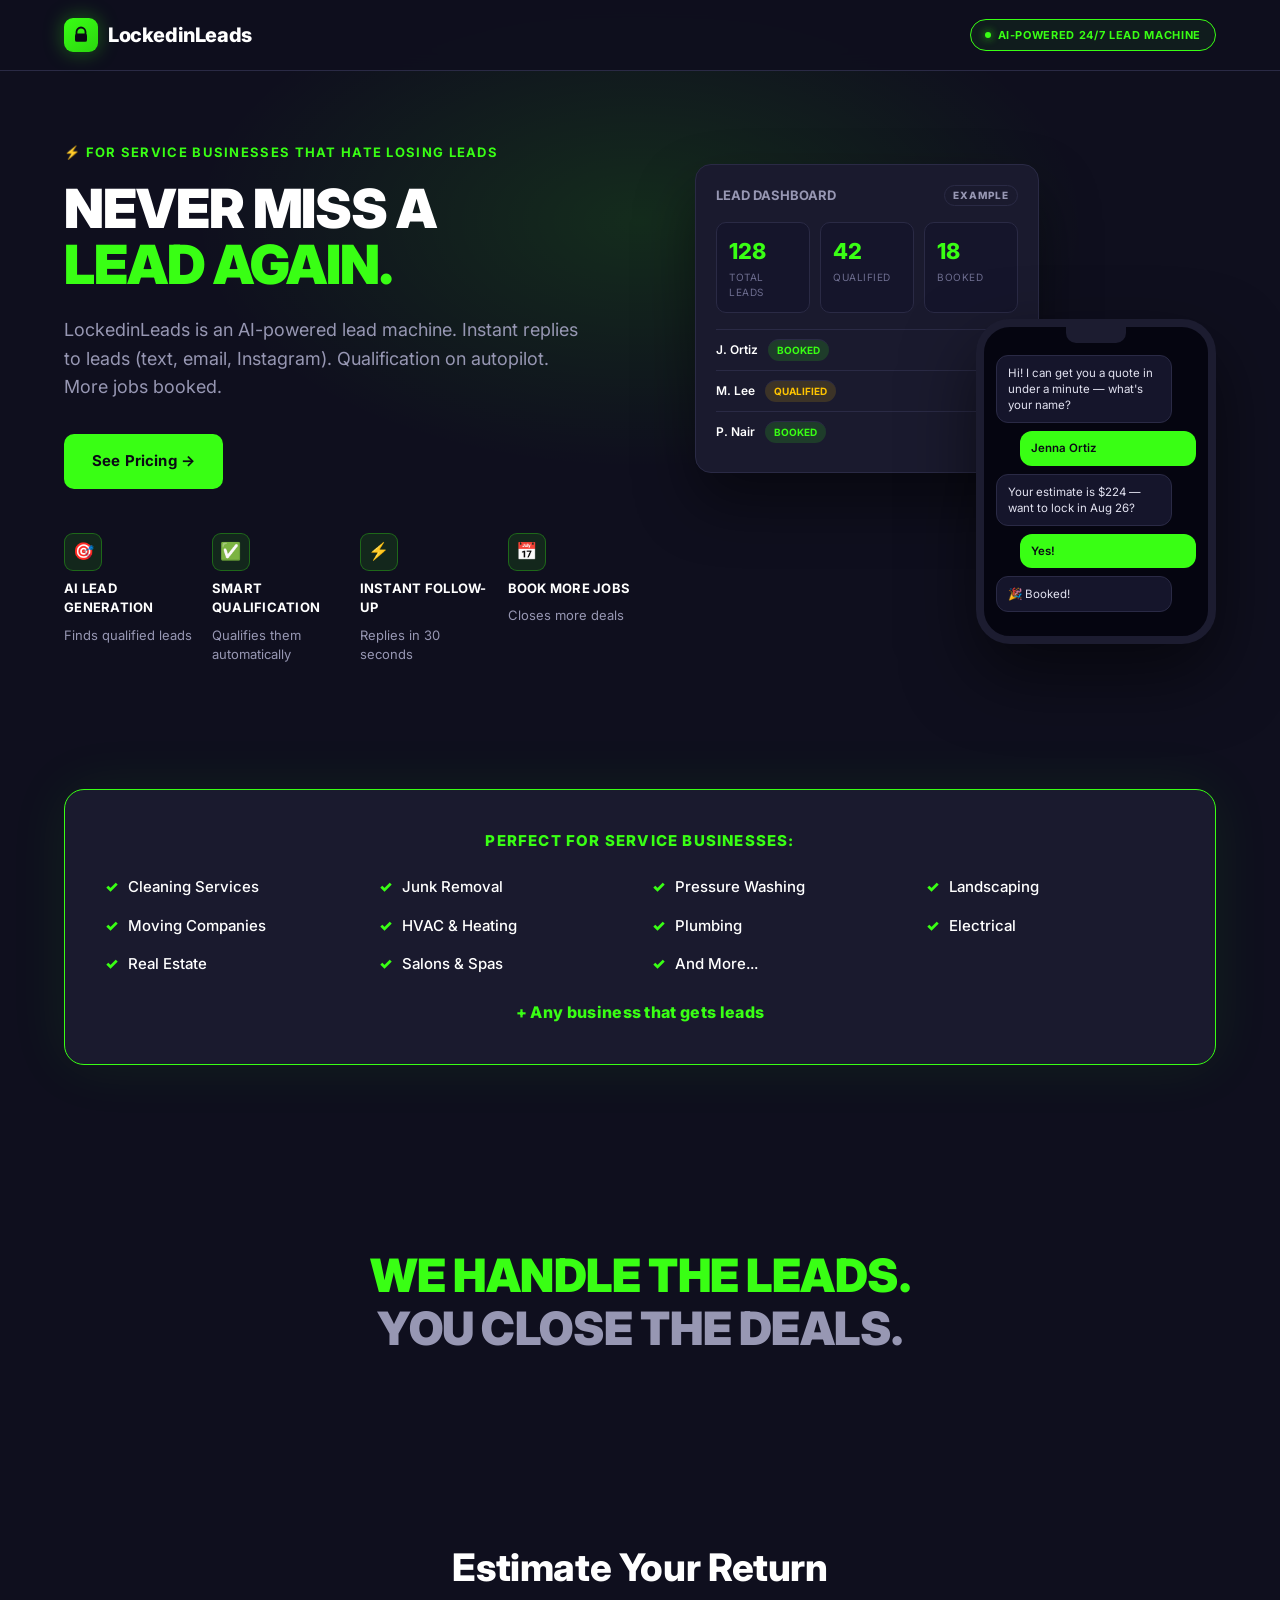
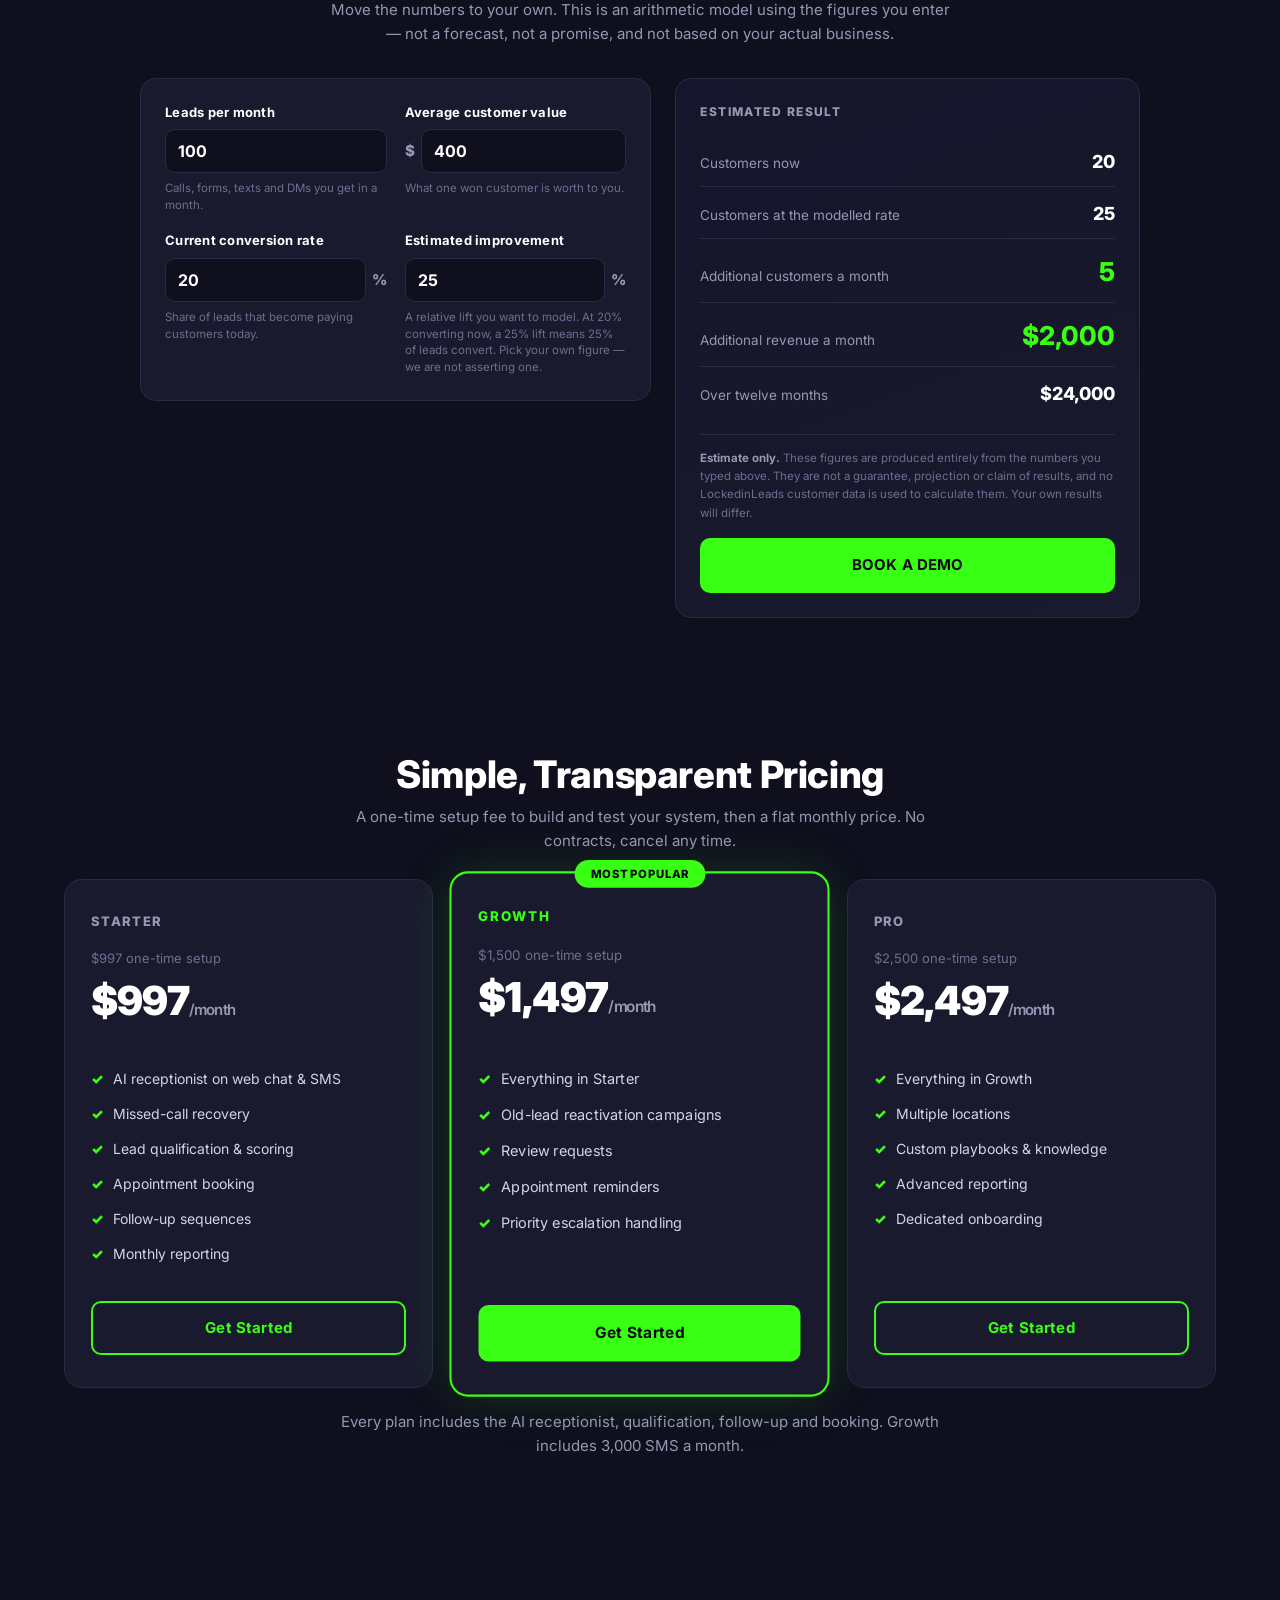
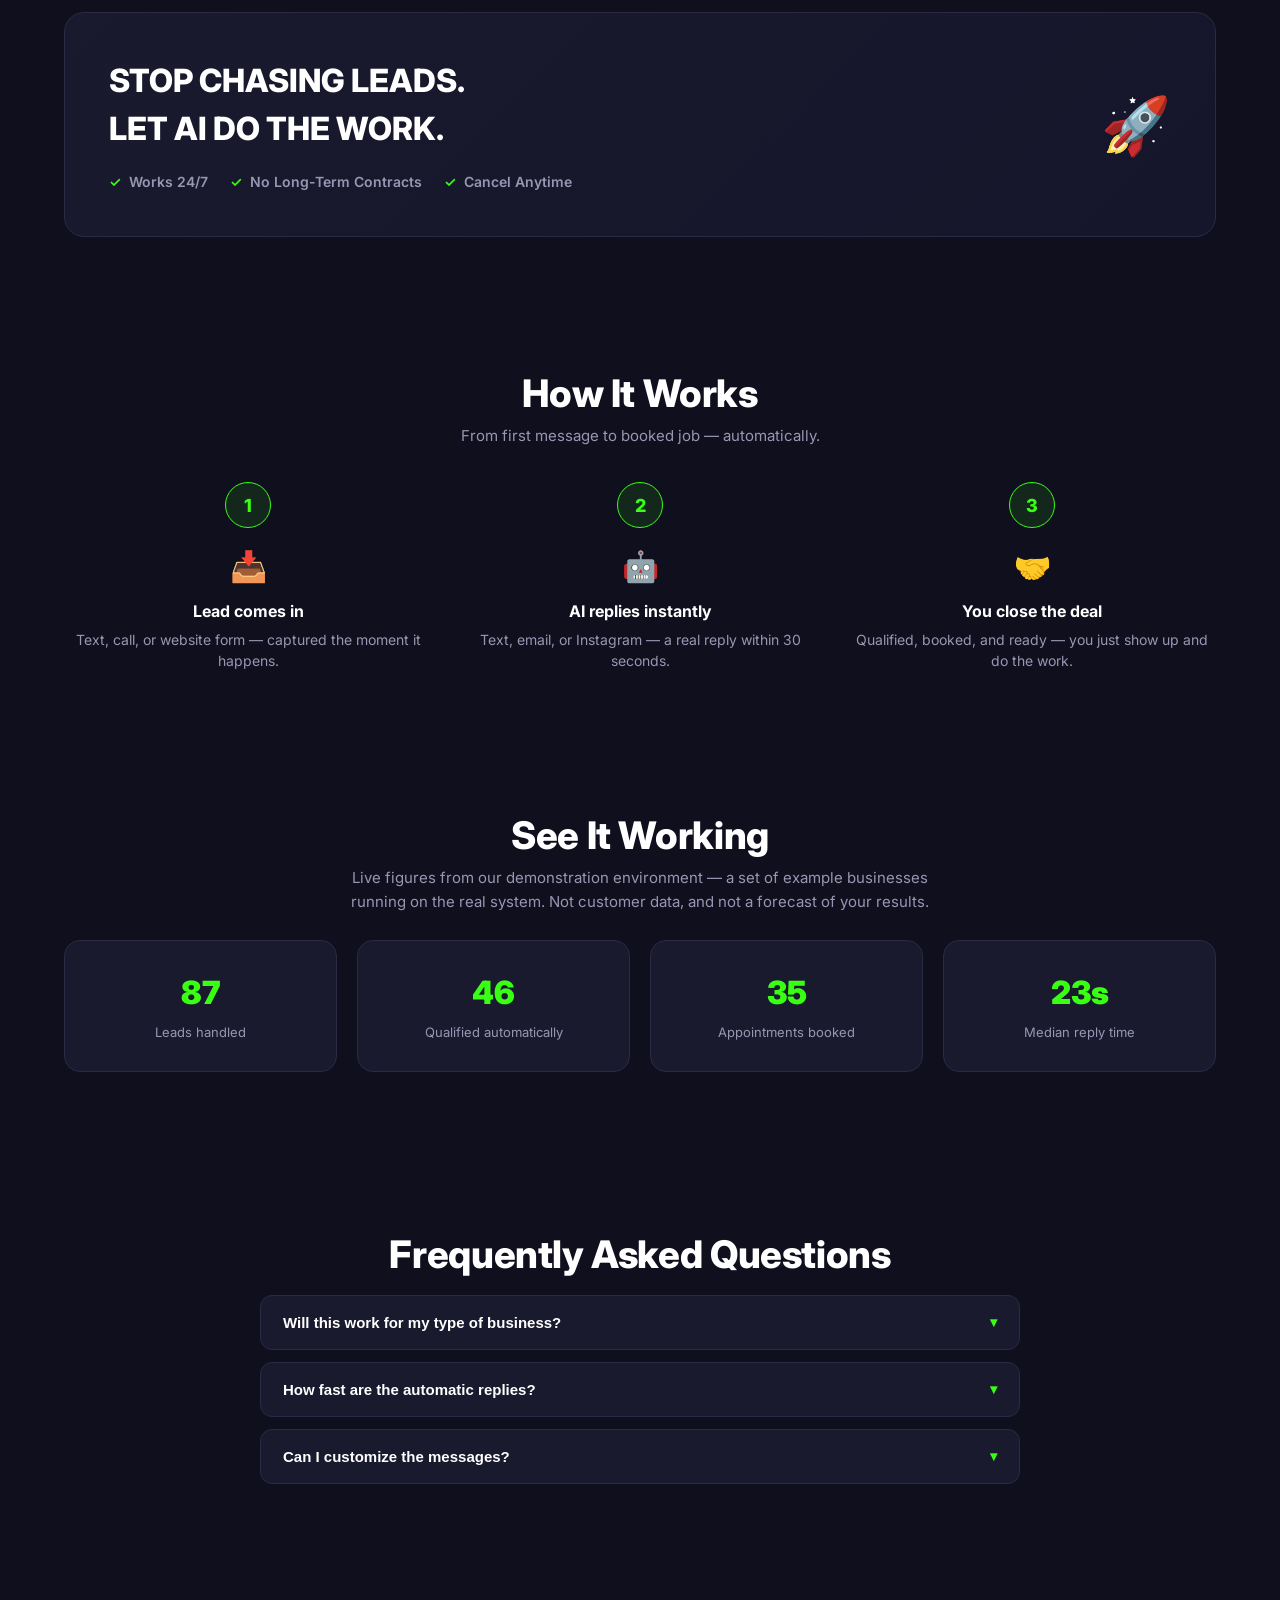
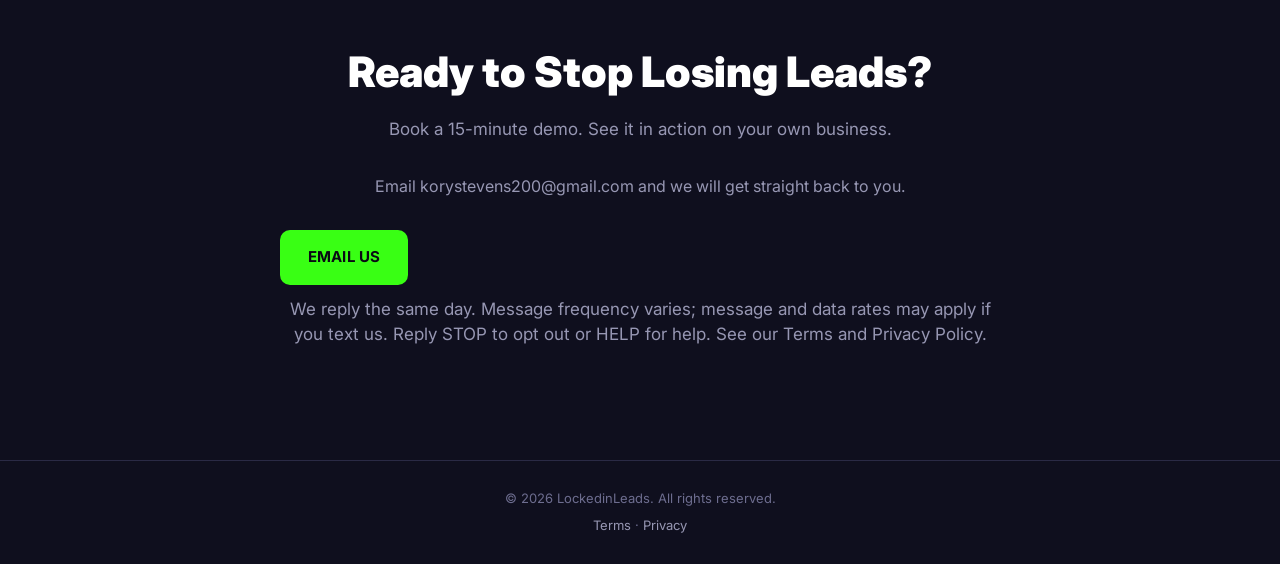
==== index.html @ f3e8c838 "LockedinLeads marketing site Static export: marketing page, messaging terms and privacy policy. Term" ====
<!doctype html>
<html lang="en">
<head><meta charset="utf-8">
<meta name="viewport" content="width=device-width, initial-scale=1">
<title>LockedinLeads — AI-Powered 24/7 Lead Machine</title>
<meta name="description" content="LockedinLeads is an AI-powered lead machine for
 service businesses. Instant replies to leads, automatic qualification, more jobs
 booked.">
<link rel="preconnect" href="https://fonts.googleapis.com">
<link rel="preconnect" href="https://fonts.gstatic.com" crossorigin>
<link href="https://fonts.googleapis.com/css2?family=Inter:wght@400;500;600;700;800;900&display=swap"
      rel="stylesheet">
<link rel="stylesheet" href="static/site.css">
<link rel="icon" href="data:image/svg+xml,<svg xmlns='http://www.w3.org/2000/svg' viewBox='0 0 100 100'><text y='.9em' font-size='88'>🔒</text></svg>"></head>
<body>

<header>
  <div class="nav wrap">
    <div class="logo">
      <div class="lockbox">
        <svg width="18" height="18" viewBox="0 0 24 24" fill="none"><path d="M6 10V8a6 6 0 0 1 12 0v2" stroke="#0a0a14" stroke-width="2.4" stroke-linecap="round"/><rect x="4" y="10" width="16" height="11" rx="2.5" fill="#0a0a14"/></svg>
      </div>
      LockedinLeads
    </div>
    <span class="badge"><span class="dot"></span> AI-POWERED 24/7 LEAD MACHINE</span>
  </div>
</header>

<!-- HERO -->
<section class="hero">
  <div class="wrap hero-grid">
    <div>
      <div class="eyebrow">⚡ FOR SERVICE BUSINESSES THAT HATE LOSING LEADS</div>
      <h1>NEVER MISS A<br /><span class="accent">LEAD AGAIN.</span></h1>
      <p class="sub">LockedinLeads is an AI-powered lead machine. Instant replies to leads (text, email, Instagram). Qualification on autopilot. More jobs booked.</p>
      <div class="hero-ctas">
        <a href="#pricing" class="btn btn-fill">See Pricing →</a>
        
      </div>
      <div class="feature-row">
        <div class="feature-item">
          <div class="feature-icon">🎯</div>
          <div class="ftitle">AI LEAD GENERATION</div>
          <div class="fdesc">Finds qualified leads</div>
        </div>
        <div class="feature-item">
          <div class="feature-icon">✅</div>
          <div class="ftitle">SMART QUALIFICATION</div>
          <div class="fdesc">Qualifies them automatically</div>
        </div>
        <div class="feature-item">
          <div class="feature-icon">⚡</div>
          <div class="ftitle">INSTANT FOLLOW-UP</div>
          <div class="fdesc">Replies in 30 seconds</div>
        </div>
        <div class="feature-item">
          <div class="feature-icon">📅</div>
          <div class="ftitle">BOOK MORE JOBS</div>
          <div class="fdesc">Closes more deals</div>
        </div>
      </div>
    </div>

    <div class="mock-stack">
      <div class="mock-dashboard">
        <div class="mtop">
          <span class="mtitle">LEAD DASHBOARD</span>
          <span class="mock-tag">EXAMPLE</span>
        </div>
        <div class="mock-stats">
          <div class="mstat"><div class="mnum">128</div><div class="mlabel">Total Leads</div></div>
          <div class="mstat"><div class="mnum">42</div><div class="mlabel">Qualified</div></div>
          <div class="mstat"><div class="mnum">18</div><div class="mlabel">Booked</div></div>
        </div>
        <div class="mock-row"><span class="mname">J. Ortiz</span><span class="mock-row mstatus st-booked">BOOKED</span></div>
        <div class="mock-row"><span class="mname">M. Lee</span><span class="mock-row mstatus st-qual">QUALIFIED</span></div>
        <div class="mock-row"><span class="mname">P. Nair</span><span class="mock-row mstatus st-booked">BOOKED</span></div>
      </div>
      <div class="mock-phone">
        <div class="notch"></div>
        <div class="mock-bubble ai">Hi! I can get you a quote in under a minute — what's your name?</div>
        <div class="mock-bubble user">Jenna Ortiz</div>
        <div class="mock-bubble ai">Your estimate is $224 — want to lock in Aug 26?</div>
        <div class="mock-bubble user">Yes!</div>
        <div class="mock-bubble ai">🎉 Booked!</div>
      </div>
    </div>
  </div>
</section>

<!-- INDUSTRIES -->
<section>
  <div class="wrap">
    <div class="industries-box">
      <h3>PERFECT FOR SERVICE BUSINESSES:</h3>
      <div class="ind-grid">
        <div class="ind-item"><span class="check">✓</span> Cleaning Services</div>
        <div class="ind-item"><span class="check">✓</span> Junk Removal</div>
        <div class="ind-item"><span class="check">✓</span> Pressure Washing</div>
        <div class="ind-item"><span class="check">✓</span> Landscaping</div>
        <div class="ind-item"><span class="check">✓</span> Moving Companies</div>
        <div class="ind-item"><span class="check">✓</span> HVAC & Heating</div>
        <div class="ind-item"><span class="check">✓</span> Plumbing</div>
        <div class="ind-item"><span class="check">✓</span> Electrical</div>
        <div class="ind-item"><span class="check">✓</span> Real Estate</div>
        <div class="ind-item"><span class="check">✓</span> Salons & Spas</div>
        <div class="ind-item"><span class="check">✓</span> And More...</div>
        <div class="ind-more">+ Any business that gets leads</div>
      </div>
    </div>
  </div>
</section>

<!-- VALUE PROP -->
<section>
  <div class="wrap">
    <div class="value-banner">
      <h2><span class="l">WE HANDLE THE LEADS.</span><br /><span class="g">YOU CLOSE THE DEALS.</span></h2>
    </div>
  </div>
</section>

<!-- PRICING -->
<!-- ROI CALCULATOR -->
<section id="roi">
  <div class="wrap">
    <h2 class="section-title">Estimate Your Return</h2>
    <p class="section-sub">Move the numbers to your own. This is an arithmetic
      model using the figures you enter — not a forecast, not a promise, and not
      based on your actual business.</p>

    <div class="roi">
      <div class="roi-inputs">
        <label class="roi-field">
          <span class="roi-label">Leads per month</span>
          <input id="roi-leads" type="number" min="0" max="100000" step="1" value="100"
                 inputmode="numeric">
          <span class="roi-hint">Calls, forms, texts and DMs you get in a month.</span>
        </label>

        <label class="roi-field">
          <span class="roi-label">Average customer value</span>
          <div class="roi-money">
            <span class="roi-prefix">$</span>
            <input id="roi-value" type="number" min="0" max="1000000" step="1" value="400"
                   inputmode="numeric">
          </div>
          <span class="roi-hint">What one won customer is worth to you.</span>
        </label>

        <label class="roi-field">
          <span class="roi-label">Current conversion rate</span>
          <div class="roi-money">
            <input id="roi-conv" type="number" min="0" max="100" step="0.5" value="20"
                   inputmode="decimal">
            <span class="roi-suffix">%</span>
          </div>
          <span class="roi-hint">Share of leads that become paying customers today.</span>
        </label>

        <label class="roi-field">
          <span class="roi-label">Estimated improvement</span>
          <div class="roi-money">
            <input id="roi-lift" type="number" min="0" max="200" step="1" value="25"
                   inputmode="numeric">
            <span class="roi-suffix">%</span>
          </div>
          <span class="roi-hint">A relative lift you want to model. At 20% converting
            now, a 25% lift means 25% of leads convert. Pick your own figure — we
            are not asserting one.</span>
        </label>
      </div>

      <div class="roi-out">
        <div class="roi-out-head">Estimated result</div>
        <div class="roi-rows">
          <div class="roi-row">
            <span class="roi-row-label">Customers now</span>
            <span class="roi-row-val" id="roi-now">20</span>
          </div>
          <div class="roi-row">
            <span class="roi-row-label">Customers at the modelled rate</span>
            <span class="roi-row-val" id="roi-then">25</span>
          </div>
          <div class="roi-row roi-row-big">
            <span class="roi-row-label">Additional customers a month</span>
            <span class="roi-row-val accent" id="roi-extra">5</span>
          </div>
          <div class="roi-row roi-row-big">
            <span class="roi-row-label">Additional revenue a month</span>
            <span class="roi-row-val accent" id="roi-rev">$2,000</span>
          </div>
          <div class="roi-row">
            <span class="roi-row-label">Over twelve months</span>
            <span class="roi-row-val" id="roi-year">$24,000</span>
          </div>
        </div>
        <p class="roi-disclaimer" id="roi-disclaimer">
          <strong>Estimate only.</strong> These figures are produced entirely from the
          numbers you typed above. They are not a guarantee, projection or claim of
          results, and no LockedinLeads customer data is used to calculate them. Your
          own results will differ.
        </p>
        <a href="#book" class="btn btn-fill roi-cta">BOOK A DEMO</a>
      </div>
    </div>
  </div>
</section>

<section id="pricing">
  <div class="wrap">
    <h2 class="section-title">Simple, Transparent Pricing</h2>
    <p class="section-sub">A one-time setup fee to build and test your system, then a
      flat monthly price. No contracts, cancel any time.</p>
    
    <div class="pricing-grid"><div class="price-card">
        <div class="tier-name">STARTER</div>
        <div class="tier-setup">$997 one-time setup</div>
        <div class="tier-price">$997<span>/month</span></div>
        <ul class="tier-features"><li><span class="c">✓</span> AI receptionist on web chat &amp; SMS</li><li><span class="c">✓</span> Missed-call recovery</li><li><span class="c">✓</span> Lead qualification &amp; scoring</li><li><span class="c">✓</span> Appointment booking</li><li><span class="c">✓</span> Follow-up sequences</li><li><span class="c">✓</span> Monthly reporting</li></ul>
        <a href="#book" class="btn btn-outline">Get Started</a>
      </div><div class="price-card popular">
        <div class="popular-tag">MOST POPULAR</div><div class="tier-name">GROWTH</div>
        <div class="tier-setup">$1,500 one-time setup</div>
        <div class="tier-price">$1,497<span>/month</span></div>
        <ul class="tier-features"><li><span class="c">✓</span> Everything in Starter</li><li><span class="c">✓</span> Old-lead reactivation campaigns</li><li><span class="c">✓</span> Review requests</li><li><span class="c">✓</span> Appointment reminders</li><li><span class="c">✓</span> Priority escalation handling</li></ul>
        <a href="#book" class="btn btn-fill">Get Started</a>
      </div><div class="price-card">
        <div class="tier-name">PRO</div>
        <div class="tier-setup">$2,500 one-time setup</div>
        <div class="tier-price">$2,497<span>/month</span></div>
        <ul class="tier-features"><li><span class="c">✓</span> Everything in Growth</li><li><span class="c">✓</span> Multiple locations</li><li><span class="c">✓</span> Custom playbooks &amp; knowledge</li><li><span class="c">✓</span> Advanced reporting</li><li><span class="c">✓</span> Dedicated onboarding</li></ul>
        <a href="#book" class="btn btn-outline">Get Started</a>
      </div></div>
    <p class="section-sub pad-top-22">Every plan includes the AI receptionist, qualification, follow-up and booking. Growth includes 3,000 SMS a month.</p>
  </div>
</section>

<!-- CTA CALLOUT -->
<section>
  <div class="wrap">
    <div class="cta-callout">
      <div>
        <h2>STOP CHASING LEADS.<br />LET AI DO THE WORK.</h2>
        <div class="cta-benefits">
          <div><span class="c">✓</span> Works 24/7</div>
          <div><span class="c">✓</span> No Long-Term Contracts</div>
          <div><span class="c">✓</span> Cancel Anytime</div>
        </div>
      </div>
      <div class="rocket">🚀</div>
    </div>
  </div>
</section>

<!-- HOW IT WORKS -->
<section>
  <div class="wrap">
    <h2 class="section-title">How It Works</h2>
    <p class="section-sub">From first message to booked job — automatically.</p>
    <div class="steps-grid">
      <div class="step-card">
        <div class="step-num">1</div>
        <div class="sicon">📥</div>
        <h4>Lead comes in</h4>
        <p>Text, call, or website form — captured the moment it happens.</p>
      </div>
      <div class="step-card">
        <div class="step-num">2</div>
        <div class="sicon">🤖</div>
        <h4>AI replies instantly</h4>
        <p>Text, email, or Instagram — a real reply within 30 seconds.</p>
      </div>
      <div class="step-card">
        <div class="step-num">3</div>
        <div class="sicon">🤝</div>
        <h4>You close the deal</h4>
        <p>Qualified, booked, and ready — you just show up and do the work.</p>
      </div>
    </div>
  </div>
</section>

<!-- SOCIAL PROOF -->
<section>
  <div class="wrap">
    <h2 class="section-title">See It Working</h2>
    <p class="section-sub">Live figures from our demonstration environment — a set of
      example businesses running on the real system. Not customer data, and not a
      forecast of your results.</p>
    <div class="proof-grid">
      <div class="proof-card"><div class="proof-num">87</div><div class="proof-label">Leads handled</div></div>
      <div class="proof-card"><div class="proof-num">46</div><div class="proof-label">Qualified automatically</div></div>
      <div class="proof-card"><div class="proof-num">35</div><div class="proof-label">Appointments booked</div></div>
      <div class="proof-card"><div class="proof-num">23s</div><div class="proof-label">Median reply time</div></div>
    </div>
    <p class="section-sub pad-top-18">
      </p>
  </div>
</section>

<!-- FAQ -->
<section>
  <div class="wrap">
    <h2 class="section-title">Frequently Asked Questions</h2>
    <div class="faq-list" id="faqList">
      <div class="faq-item">
        <button class="faq-q">Will this work for my type of business? <span class="arrow">▾</span></button>
        <div class="faq-a"><p>Yes. LockedinLeads works for any service business that gets leads — HVAC, plumbing, cleaning, landscaping, real estate, salons, and more.</p></div>
      </div>
      <div class="faq-item">
        <button class="faq-q">How fast are the automatic replies? <span class="arrow">▾</span></button>
        <div class="faq-a"><p>Instant. Replies go out within 30 seconds of the lead coming in.</p></div>
      </div>
      <div class="faq-item">
        <button class="faq-q">Can I customize the messages? <span class="arrow">▾</span></button>
        <div class="faq-a"><p>Completely. Full control over text, email, and Instagram replies.</p></div>
      </div>
      
    </div>
  </div>
</section>

<!-- FOOTER CTA -->
<section class="footer-cta" id="book">
  <h2>Ready to Stop Losing Leads?</h2>
  <p>Book a 15-minute demo. See it in action on your own business.</p>

  <div class="book-form"><p class="book-note" style="font-size:16px">Email <a href="mailto:korystevens200@gmail.com">korystevens200@gmail.com</a> and we will get straight back to you.</p><a class="btn btn-fill" href="mailto:korystevens200@gmail.com?subject=LockedinLeads%20demo%20request">EMAIL US</a><p class="book-note">We reply the same day. Message frequency varies; message and data rates may apply if you text us. Reply STOP to opt out or HELP for help. See our <a href="terms.html">Terms</a> and <a href="privacy.html">Privacy Policy</a>.</p></div>

  <div class="footer-btns">
    
  </div>
</section>

<!-- PUBLIC SALES ASSISTANT -->
<footer>
  © 2026 LockedinLeads. All rights reserved.
  <span class="footer-links"><a href="terms.html">Terms</a> · <a href="privacy.html">Privacy</a></span>
</footer>

<script src="static/site.js"></script>
</body></html>
---- static/site.css ----
/* LockedinLeads marketing site.
   Extracted from the original single-file page so it can be served under the
   app's Content-Security-Policy — an inline <style> block is silently dropped
   by style-src 'self', which leaves the page unstyled with no error. */
  :root {
    --bg: #0f0f1e;
    --bg-alt: #15152b;
    --card: #1a1a2e;
    --border: #2a2a45;
    --lime: #39ff14;
    --lime-dim: #2bd60f;
    --white: #ffffff;
    --muted: #9797b3;
    --muted-2: #6d6d8f;
  }
  * { box-sizing: border-box; margin: 0; padding: 0; }
  html { scroll-behavior: smooth; }
  body {
    background: var(--bg);
    color: var(--white);
    font-family: 'Inter', -apple-system, BlinkMacSystemFont, 'Segoe UI', sans-serif;
    line-height: 1.5;
    overflow-x: hidden;
  }
  .wrap { max-width: 1200px; margin: 0 auto; padding: 0 24px; }
  a { color: inherit; text-decoration: none; }
  img, svg { max-width: 100%; display: block; }

  /* ---------- Header ---------- */
  header {
    position: sticky; top: 0; z-index: 50;
    background: rgba(15,15,30,0.85);
    backdrop-filter: blur(10px);
    border-bottom: 1px solid var(--border);
  }
  .nav { display: flex; align-items: center; justify-content: space-between; padding: 18px 24px; flex-wrap: wrap; gap: 12px; }
  .logo { display: flex; align-items: center; gap: 10px; font-weight: 800; font-size: 20px; letter-spacing: -0.02em; }
  .logo .lockbox {
    width: 34px; height: 34px; border-radius: 9px;
    background: linear-gradient(145deg, var(--lime), var(--lime-dim));
    display: flex; align-items: center; justify-content: center;
    box-shadow: 0 0 20px rgba(57,255,20,0.35);
  }
  .badge {
    display: inline-flex; align-items: center; gap: 7px;
    border: 1px solid var(--lime); color: var(--lime);
    font-size: 11px; font-weight: 700; letter-spacing: 0.06em;
    padding: 7px 14px; border-radius: 999px;
    background: rgba(57,255,20,0.06);
  }
  .badge .dot { width: 6px; height: 6px; border-radius: 50%; background: var(--lime); box-shadow: 0 0 8px var(--lime); animation: pulse 1.8s ease-in-out infinite; }
  @keyframes pulse { 0%,100% { opacity: 1; } 50% { opacity: 0.35; } }

  /* ---------- Buttons ---------- */
  .btn {
    display: inline-flex; align-items: center; justify-content: center; gap: 8px;
    font-weight: 700; font-size: 15px; letter-spacing: 0.01em;
    padding: 14px 26px; border-radius: 10px; cursor: pointer;
    transition: transform 0.15s ease, box-shadow 0.15s ease, background 0.15s ease;
    border: 2px solid transparent; white-space: nowrap;
  }
  .btn-fill { background: var(--lime); color: #0a0a14; box-shadow: 0 0 0 rgba(57,255,20,0); }
  .btn-fill:hover { transform: translateY(-2px) scale(1.02); box-shadow: 0 8px 30px rgba(57,255,20,0.35); }
  .btn-outline { background: transparent; color: var(--lime); border-color: var(--lime); }
  .btn-outline:hover { transform: translateY(-2px) scale(1.02); background: rgba(57,255,20,0.08); }
  .btn-sm { padding: 10px 18px; font-size: 13px; }

  /* ---------- Hero ---------- */
  .hero { padding: 72px 0 60px; position: relative; }
  .hero::before {
    content: ''; position: absolute; top: -100px; left: 50%; width: 900px; height: 500px;
    background: radial-gradient(ellipse at center, rgba(57,255,20,0.12), transparent 70%);
    transform: translateX(-50%); pointer-events: none;
  }
  .hero-grid { display: grid; grid-template-columns: 1.05fr 0.95fr; gap: 56px; align-items: center; position: relative; z-index: 1; }
  .eyebrow { color: var(--lime); font-weight: 700; font-size: 13px; letter-spacing: 0.1em; margin-bottom: 18px; display: flex; align-items: center; gap: 8px; }
  h1 {
    font-size: clamp(34px, 5vw, 54px); font-weight: 900; line-height: 1.05; letter-spacing: -0.02em;
    margin-bottom: 22px;
  }
  h1 .accent { color: var(--lime); }
  .sub { color: var(--muted); font-size: 18px; max-width: 520px; margin-bottom: 32px; line-height: 1.6; }
  .hero-ctas { display: flex; gap: 14px; flex-wrap: wrap; margin-bottom: 44px; }
  .feature-row { display: grid; grid-template-columns: repeat(4, 1fr); gap: 16px; }
  .feature-item { display: flex; flex-direction: column; gap: 8px; }
  .feature-icon {
    width: 38px; height: 38px; border-radius: 9px; background: rgba(57,255,20,0.1);
    border: 1px solid rgba(57,255,20,0.3);
    display: flex; align-items: center; justify-content: center; color: var(--lime); font-size: 17px;
  }
  .feature-item .ftitle { font-weight: 700; font-size: 13px; letter-spacing: 0.02em; }
  .feature-item .fdesc { color: var(--muted); font-size: 13px; }

  /* ---------- Hero mockups ---------- */
  .mock-stack { position: relative; height: 480px; }
  .mock-dashboard {
    position: absolute; top: 0; left: 0; width: 66%;
    background: var(--card); border: 1px solid var(--border); border-radius: 16px;
    padding: 20px; box-shadow: 0 30px 60px rgba(0,0,0,0.45);
  }
  .mock-dashboard .mtop { display: flex; align-items: center; justify-content: space-between; margin-bottom: 16px; }
  .mock-dashboard .mtitle { font-size: 13px; font-weight: 700; color: var(--muted); }
  .mock-stats { display: grid; grid-template-columns: repeat(3, 1fr); gap: 10px; margin-bottom: 16px; }
  .mstat { background: var(--bg-alt); border: 1px solid var(--border); border-radius: 10px; padding: 12px; }
  .mstat .mnum { font-size: 22px; font-weight: 800; color: var(--lime); }
  .mstat .mlabel { font-size: 10px; color: var(--muted-2); text-transform: uppercase; letter-spacing: 0.05em; margin-top: 2px; }
  .mock-row { display: flex; align-items: center; gap: 10px; padding: 9px 0; border-top: 1px solid var(--border); font-size: 12px; }
  .mock-row .mname { font-weight: 600; }
  .mock-row .mstatus { font-size: 10px; font-weight: 700; padding: 3px 9px; border-radius: 999px; }
  .st-booked { background: rgba(57,255,20,0.15); color: var(--lime); }
  .st-qual { background: rgba(255,196,0,0.15); color: #ffc400; }

  .mock-phone {
    position: absolute; bottom: 0; right: 0; width: 240px;
    background: #050510; border: 8px solid #1c1c30; border-radius: 34px;
    box-shadow: 0 30px 70px rgba(0,0,0,0.55);
    padding: 16px 12px;
  }
  .mock-phone .notch { width: 60px; height: 16px; background: #1c1c30; border-radius: 0 0 10px 10px; margin: -16px auto 12px; }
  .mock-bubble { border-radius: 12px; padding: 9px 11px; font-size: 11.5px; margin-bottom: 8px; max-width: 88%; line-height: 1.4; }
  .mock-bubble.ai { background: var(--bg-alt); border: 1px solid var(--border); color: #e2e2f0; }
  .mock-bubble.user { background: var(--lime); color: #0a0a14; font-weight: 600; margin-left: auto; }

  /* ---------- Section shared ---------- */
  section { padding: 64px 0; }
  .section-title { font-size: clamp(26px, 3.6vw, 38px); font-weight: 800; letter-spacing: -0.01em; margin-bottom: 12px; text-align: center; }
  .section-sub { color: var(--muted); text-align: center; max-width: 560px; margin: 0 auto 44px; font-size: 16px; }

  /* ---------- Industries box ---------- */
  .industries-box {
    background: var(--card); border: 1px solid var(--lime); border-radius: 20px;
    padding: 40px; box-shadow: 0 0 60px rgba(57,255,20,0.08);
  }
  .industries-box h3 { font-size: 15px; font-weight: 800; letter-spacing: 0.08em; color: var(--lime); margin-bottom: 24px; text-align: center; }
  .ind-grid { display: grid; grid-template-columns: repeat(4, 1fr); gap: 16px 24px; }
  .ind-item { display: flex; align-items: center; gap: 10px; font-size: 15px; font-weight: 500; }
  .ind-item .check { color: var(--lime); font-weight: 900; }
  .ind-more { grid-column: 1 / -1; text-align: center; margin-top: 8px; font-weight: 800; color: var(--lime); font-size: 16px; letter-spacing: 0.02em; }

  /* ---------- Value prop banner ---------- */
  .value-banner {
    text-align: center; padding: 56px 24px; margin: 0 auto; max-width: 900px;
  }
  .value-banner h2 {
    font-size: clamp(28px, 4.5vw, 46px); font-weight: 900; letter-spacing: -0.01em; line-height: 1.15;
  }
  .value-banner .g { color: var(--muted); }
  .value-banner .l { color: var(--lime); }

  /* ---------- Pricing ---------- */
  .promo-strip {
    text-align: center; color: var(--lime); font-weight: 700; font-size: 14px;
    border: 1px dashed var(--lime); border-radius: 999px; padding: 10px 20px;
    display: inline-flex; margin: 0 auto 36px; gap: 8px; align-items: center;
  }
  .promo-wrap { text-align: center; }
  .pricing-grid { display: grid; grid-template-columns: repeat(3, 1fr); gap: 22px; align-items: stretch; }
  .price-card {
    background: var(--card); border: 1px solid var(--border); border-radius: 18px;
    padding: 32px 26px; display: flex; flex-direction: column; position: relative;
    transition: transform 0.2s ease, border-color 0.2s ease;
  }
  .price-card:hover { transform: translateY(-4px); border-color: var(--lime); }
  .price-card.popular { border: 2px solid var(--lime); box-shadow: 0 0 50px rgba(57,255,20,0.15); transform: scale(1.03); }
  .price-card.popular:hover { transform: scale(1.03) translateY(-4px); }
  .popular-tag {
    position: absolute; top: -13px; left: 50%; transform: translateX(-50%);
    background: var(--lime); color: #0a0a14; font-size: 11px; font-weight: 800;
    padding: 5px 16px; border-radius: 999px; letter-spacing: 0.06em; white-space: nowrap;
  }
  .tier-name { font-size: 13px; font-weight: 800; letter-spacing: 0.1em; color: var(--muted); margin-bottom: 18px; }
  .price-card.popular .tier-name { color: var(--lime); }
  .tier-setup { color: var(--muted-2); font-size: 13px; margin-bottom: 2px; }
  .tier-price { font-size: 40px; font-weight: 900; letter-spacing: -0.02em; margin-bottom: 4px; }
  .tier-price span { font-size: 15px; font-weight: 600; color: var(--muted); }
  .tier-features { list-style: none; margin: 26px 0 30px; flex: 1; }
  .tier-features li { display: flex; gap: 10px; align-items: flex-start; font-size: 14px; color: #d4d4e6; padding: 7px 0; }
  .tier-features li .c { color: var(--lime); font-weight: 900; flex-shrink: 0; }

  /* ---------- CTA callout ---------- */
  .cta-callout {
    display: grid; grid-template-columns: 1fr auto; gap: 40px; align-items: center;
    background: linear-gradient(135deg, var(--card), var(--bg-alt));
    border: 1px solid var(--border); border-radius: 20px; padding: 44px;
  }
  .cta-callout h2 { font-size: clamp(24px, 3.5vw, 32px); font-weight: 800; margin-bottom: 18px; }
  .cta-benefits { display: flex; gap: 22px; flex-wrap: wrap; }
  .cta-benefits div { display: flex; align-items: center; gap: 8px; font-size: 14px; font-weight: 600; color: var(--muted); }
  .cta-benefits .c { color: var(--lime); }
  .rocket { font-size: 56px; }

  /* ---------- How it works ---------- */
  .steps-grid { display: grid; grid-template-columns: repeat(3, 1fr); gap: 24px; }
  .step-card { text-align: center; padding: 8px; }
  .step-num {
    width: 46px; height: 46px; border-radius: 50%; background: rgba(57,255,20,0.1);
    border: 1px solid var(--lime); color: var(--lime); font-weight: 800; font-size: 18px;
    display: flex; align-items: center; justify-content: center; margin: 0 auto 16px;
  }
  .step-card .sicon { font-size: 30px; margin-bottom: 10px; }
  .step-card h4 { font-size: 16px; font-weight: 700; margin-bottom: 6px; }
  .step-card p { color: var(--muted); font-size: 14px; }

  /* ---------- Social proof ---------- */
  .proof-grid { display: grid; grid-template-columns: repeat(4, 1fr); gap: 20px; }
  .proof-card { text-align: center; background: var(--card); border: 1px solid var(--border); border-radius: 16px; padding: 28px 16px; }
  .proof-num { font-size: 32px; font-weight: 900; color: var(--lime); }
  .proof-label { color: var(--muted); font-size: 13px; margin-top: 6px; }

  /* ---------- FAQ ---------- */
  .faq-list { max-width: 760px; margin: 0 auto; }
  .faq-item { border: 1px solid var(--border); border-radius: 12px; margin-bottom: 12px; overflow: hidden; background: var(--card); }
  .faq-q {
    width: 100%; text-align: left; background: none; border: none; color: var(--white);
    font-size: 15px; font-weight: 700; padding: 18px 22px; cursor: pointer;
    display: flex; align-items: center; justify-content: space-between; gap: 16px;
  }
  .faq-q .arrow { color: var(--lime); transition: transform 0.2s ease; font-size: 14px; flex-shrink: 0; }
  .faq-item.open .arrow { transform: rotate(180deg); }
  .faq-a { max-height: 0; overflow: hidden; transition: max-height 0.25s ease; }
  .faq-a p { padding: 0 22px 18px; color: var(--muted); font-size: 14px; line-height: 1.6; }

  /* ---------- Footer CTA ---------- */
  .footer-cta { text-align: center; padding: 80px 24px; }
  .footer-cta h2 { font-size: clamp(28px, 4.5vw, 42px); font-weight: 900; margin-bottom: 14px; }
  .footer-cta p { color: var(--muted); font-size: 17px; margin-bottom: 32px; }
  .footer-btns { display: flex; gap: 16px; justify-content: center; flex-wrap: wrap; }

  footer {
    border-top: 1px solid var(--border); padding: 28px 24px; text-align: center;
    color: var(--muted-2); font-size: 13px;
  }

  @media (max-width: 480px) {
    .nav { justify-content: center; text-align: center; }
    .logo { font-size: 18px; }
    .badge { font-size: 10px; }
  }
  @media (max-width: 900px) {
    .hero-grid { grid-template-columns: 1fr; }
    .mock-stack { height: 420px; margin-top: 20px; }
    .feature-row { grid-template-columns: repeat(2, 1fr); }
    .ind-grid { grid-template-columns: repeat(2, 1fr); }
    .pricing-grid { grid-template-columns: 1fr; }
    .price-card.popular { transform: none; }
    .price-card.popular:hover { transform: translateY(-4px); }
    .cta-callout { grid-template-columns: 1fr; text-align: center; }
    .cta-benefits { justify-content: center; }
    .steps-grid { grid-template-columns: 1fr; }
    .proof-grid { grid-template-columns: repeat(2, 1fr); }
  }


/* ---- book-a-demo form (added when the site was wired to the CRM) ---- */
.book-form { max-width: 720px; margin: 28px auto 8px; text-align: left; }
.book-grid {
  display: grid; grid-template-columns: 1fr 1fr; gap: 12px; margin-bottom: 16px;
}
.book-form input, .book-form select {
  width: 100%; padding: 14px 16px; border-radius: 10px;
  border: 1px solid var(--border); background: var(--card); color: var(--white);
  font-family: inherit; font-size: 15px;
}
.book-form input::placeholder { color: var(--muted); }
.book-form input:focus, .book-form select:focus {
  outline: none; border-color: var(--lime);
  box-shadow: 0 0 0 3px rgba(57, 255, 20, .15);
}
.book-form button { width: 100%; justify-content: center; cursor: pointer; }
.book-form button:disabled { opacity: .6; cursor: not-allowed; }
.book-note { color: var(--muted); font-size: 13px; text-align: center; margin-top: 12px; }
.book-status { text-align: center; font-size: 15px; margin-top: 12px; font-weight: 600; }
.book-status.ok { color: var(--lime); }
.book-status.err { color: #ff6b6b; }
/* Honeypot: off-screen rather than display:none, which some bots skip. */
.hp { position: absolute; left: -9999px; width: 1px; height: 1px; overflow: hidden; }
@media (max-width: 640px) { .book-grid { grid-template-columns: 1fr; } }


/* ---- honesty labelling on illustrative figures ---- */
.mock-tag {
  font-size: 10px; font-weight: 800; letter-spacing: .08em; color: var(--muted);
  border: 1px solid var(--border); border-radius: 20px; padding: 2px 8px;
}
.section-sub {
  text-align: center; color: var(--muted); max-width: 620px;
  margin: -10px auto 26px; font-size: 15px; line-height: 1.6;
}
.proof-link { color: var(--lime); font-weight: 700; text-decoration: none; }
.proof-link:hover { text-decoration: underline; }

/* ---------- ROI calculator ---------- */
.roi {
  display: grid; grid-template-columns: 1.1fr 1fr; gap: 24px;
  max-width: 1000px; margin: 32px auto 0; align-items: start;
}
.roi-inputs {
  display: grid; grid-template-columns: 1fr 1fr; gap: 18px;
  background: var(--card); border: 1px solid var(--border);
  border-radius: 16px; padding: 24px;
}
.roi-field { display: flex; flex-direction: column; gap: 7px; }
.roi-label { font-size: 13px; font-weight: 700; letter-spacing: .02em; }
.roi-hint { font-size: 11.5px; color: var(--muted-2); line-height: 1.45; }
.roi-field input {
  width: 100%; background: var(--bg); border: 1px solid var(--border);
  border-radius: 10px; padding: 11px 12px; color: var(--white);
  font-family: inherit; font-size: 16px; font-weight: 700;
}
.roi-field input:focus { outline: none; border-color: var(--lime); }
.roi-money { display: flex; align-items: center; gap: 6px; }
.roi-prefix, .roi-suffix { color: var(--muted); font-weight: 800; font-size: 15px; }

.roi-out {
  background: linear-gradient(160deg, var(--bg-alt), var(--card));
  border: 1px solid var(--border); border-radius: 16px; padding: 24px;
}
.roi-out-head {
  font-size: 12px; font-weight: 800; letter-spacing: .12em;
  color: var(--muted); text-transform: uppercase; margin-bottom: 16px;
}
.roi-rows { display: flex; flex-direction: column; gap: 2px; }
.roi-row {
  display: flex; align-items: baseline; justify-content: space-between; gap: 14px;
  padding: 11px 0; border-bottom: 1px solid var(--border);
}
.roi-row:last-child { border-bottom: none; }
.roi-row-label { font-size: 13.5px; color: var(--muted); }
.roi-row-val { font-size: 18px; font-weight: 800; white-space: nowrap; }
.roi-row-big .roi-row-val { font-size: 26px; }
.roi-row-val.accent { color: var(--lime); }
.roi-disclaimer {
  font-size: 11.5px; color: var(--muted-2); line-height: 1.6; margin-top: 16px;
  border-top: 1px solid var(--border); padding-top: 14px;
}
.roi-disclaimer strong { color: var(--muted); }
.roi-cta { width: 100%; justify-content: center; margin-top: 16px; }

@media (max-width: 860px) {
  .roi { grid-template-columns: 1fr; }
  .roi-inputs { grid-template-columns: 1fr 1fr; padding: 18px; gap: 14px; }
}
@media (max-width: 520px) {
  .roi-inputs { grid-template-columns: 1fr; }
  .roi-row-big .roi-row-val { font-size: 22px; }
}

/* Expanded book-a-demo intake */
.book-wide { display: grid; gap: 12px; margin-top: 12px; }
.book-form textarea, .book-wide select {
  width: 100%; background: var(--bg); border: 1px solid var(--border);
  border-radius: 10px; padding: 13px 14px; color: var(--white);
  font-family: inherit; font-size: 15px; resize: vertical;
}
.book-form textarea::placeholder { color: var(--muted); }
.book-form textarea:focus, .book-wide select:focus {
  outline: none; border-color: var(--lime);
}

/* ---------- Public sales assistant ---------- */
.sa { position: fixed; right: 20px; bottom: 20px; z-index: 90; }
.sa-launch {
  display: flex; align-items: center; gap: 9px;
  background: linear-gradient(145deg, var(--lime), var(--lime-dim));
  color: #0a0a14; border: none; border-radius: 999px;
  padding: 13px 20px; font-family: inherit; font-size: 14.5px; font-weight: 800;
  cursor: pointer; box-shadow: 0 10px 30px rgba(57,255,20,.28);
}
.sa-launch:hover { filter: brightness(1.06); }
/* display:flex outranks the user-agent [hidden] rule, so the launcher would
   otherwise sit on top of the open panel. */
.sa-launch[hidden] { display: none; }
.sa-launch-dot {
  width: 8px; height: 8px; border-radius: 50%; background: #0a0a14;
}
.sa-panel {
  /* The page sets `section { padding: 64px 0 }`; this is a panel, not a band. */
  padding: 0;
  width: min(380px, calc(100vw - 32px));
  height: min(560px, calc(100vh - 120px));
  background: var(--card); border: 1px solid var(--border);
  border-radius: 16px; overflow: hidden;
  display: flex; flex-direction: column;
  box-shadow: 0 24px 60px rgba(0,0,0,.5);
}
.sa-panel[hidden] { display: none; }
.sa-head {
  display: flex; align-items: center; justify-content: space-between; gap: 12px;
  padding: 15px 16px; border-bottom: 1px solid var(--border); background: var(--bg-alt);
}
.sa-title { font-weight: 800; font-size: 15px; }
.sa-sub { font-size: 11.5px; color: var(--muted); margin-top: 2px; }
.sa-close {
  background: none; border: none; color: var(--muted); font-size: 26px;
  line-height: 1; cursor: pointer; padding: 0 4px;
}
.sa-close:hover { color: var(--white); }
.sa-log {
  flex: 1; overflow-y: auto; padding: 16px; display: flex;
  flex-direction: column; gap: 10px;
}
.sa-msg {
  max-width: 88%; padding: 10px 13px; border-radius: 13px;
  font-size: 14px; line-height: 1.5; white-space: pre-wrap; word-wrap: break-word;
}
.sa-msg.bot { background: var(--bg-alt); border: 1px solid var(--border); align-self: flex-start; }
.sa-msg.me { background: var(--lime); color: #0a0a14; font-weight: 600; align-self: flex-end; }
.sa-msg.err { background: rgba(255,107,107,.12); border: 1px solid #ff6b6b; color: #ff9c9c; align-self: flex-start; }
.sa-cta {
  align-self: flex-start; display: inline-block; margin-top: 2px;
  background: var(--lime); color: #0a0a14; font-weight: 800; font-size: 13px;
  padding: 9px 15px; border-radius: 999px;
}
.sa-typing { color: var(--muted-2); font-size: 13px; align-self: flex-start; }
.sa-form { display: flex; gap: 8px; padding: 12px; border-top: 1px solid var(--border); }
.sa-input {
  flex: 1; background: var(--bg); border: 1px solid var(--border);
  border-radius: 10px; padding: 11px 13px; color: var(--white);
  font-family: inherit; font-size: 14.5px;
}
.sa-input:focus { outline: none; border-color: var(--lime); }
.sa-send {
  background: var(--lime); color: #0a0a14; border: none; border-radius: 10px;
  width: 44px; font-size: 19px; font-weight: 800; cursor: pointer;
}
.sa-send:disabled { opacity: .5; cursor: not-allowed; }
.sa-foot {
  font-size: 10.5px; color: var(--muted-2); padding: 0 14px 12px; line-height: 1.5;
}
@media (max-width: 520px) {
  .sa { right: 12px; bottom: 12px; left: 12px; }
  .sa-launch { width: 100%; justify-content: center; }
  .sa-panel { height: min(520px, calc(100vh - 90px)); }
}

/* Inline style attributes are dropped by style-src 'self', silently. These
   two carried real spacing, so they live in the stylesheet instead. */
.pad-top-22 { margin-top: 22px; }
.pad-top-18 { margin-top: 18px; }

/* ---------- Legal pages ---------- */
.legal { max-width: 760px; }
.legal h1 { font-size: clamp(30px, 4vw, 42px); letter-spacing: -.02em; margin-bottom: 6px; }
.legal h2 {
  font-size: 19px; margin: 34px 0 10px; letter-spacing: -.01em;
  padding-top: 18px; border-top: 1px solid var(--border);
}
.legal p { color: var(--muted); margin-bottom: 12px; line-height: 1.72; }
.legal ul { color: var(--muted); margin: 0 0 12px 20px; line-height: 1.72; }
.legal li { margin-bottom: 7px; }
.legal strong { color: var(--white); font-weight: 600; }
.legal a { color: var(--lime); }
.legal-date {
  font-size: 13px; color: var(--muted-2); margin-bottom: 26px;
}
.footer-links { display: block; margin-top: 8px; }
.footer-links a { color: var(--muted); }
.footer-links a:hover { color: var(--lime); }
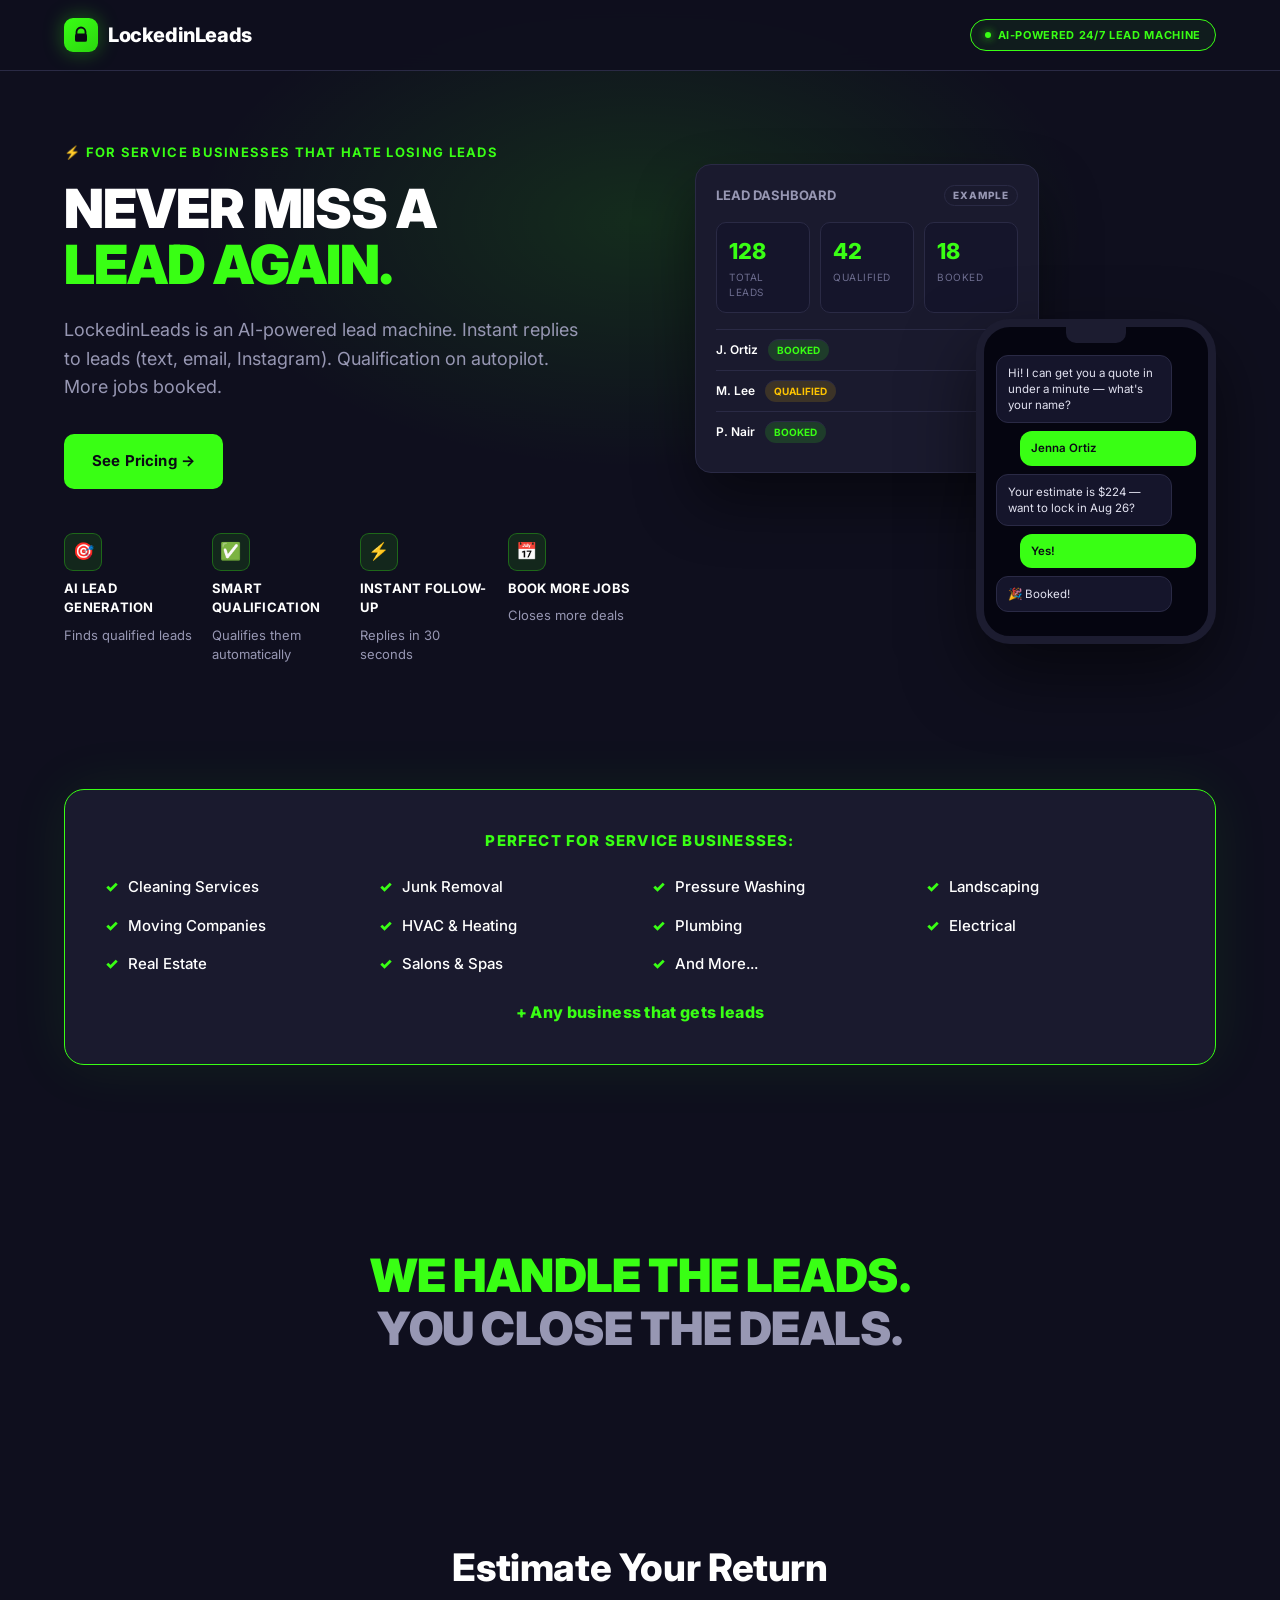
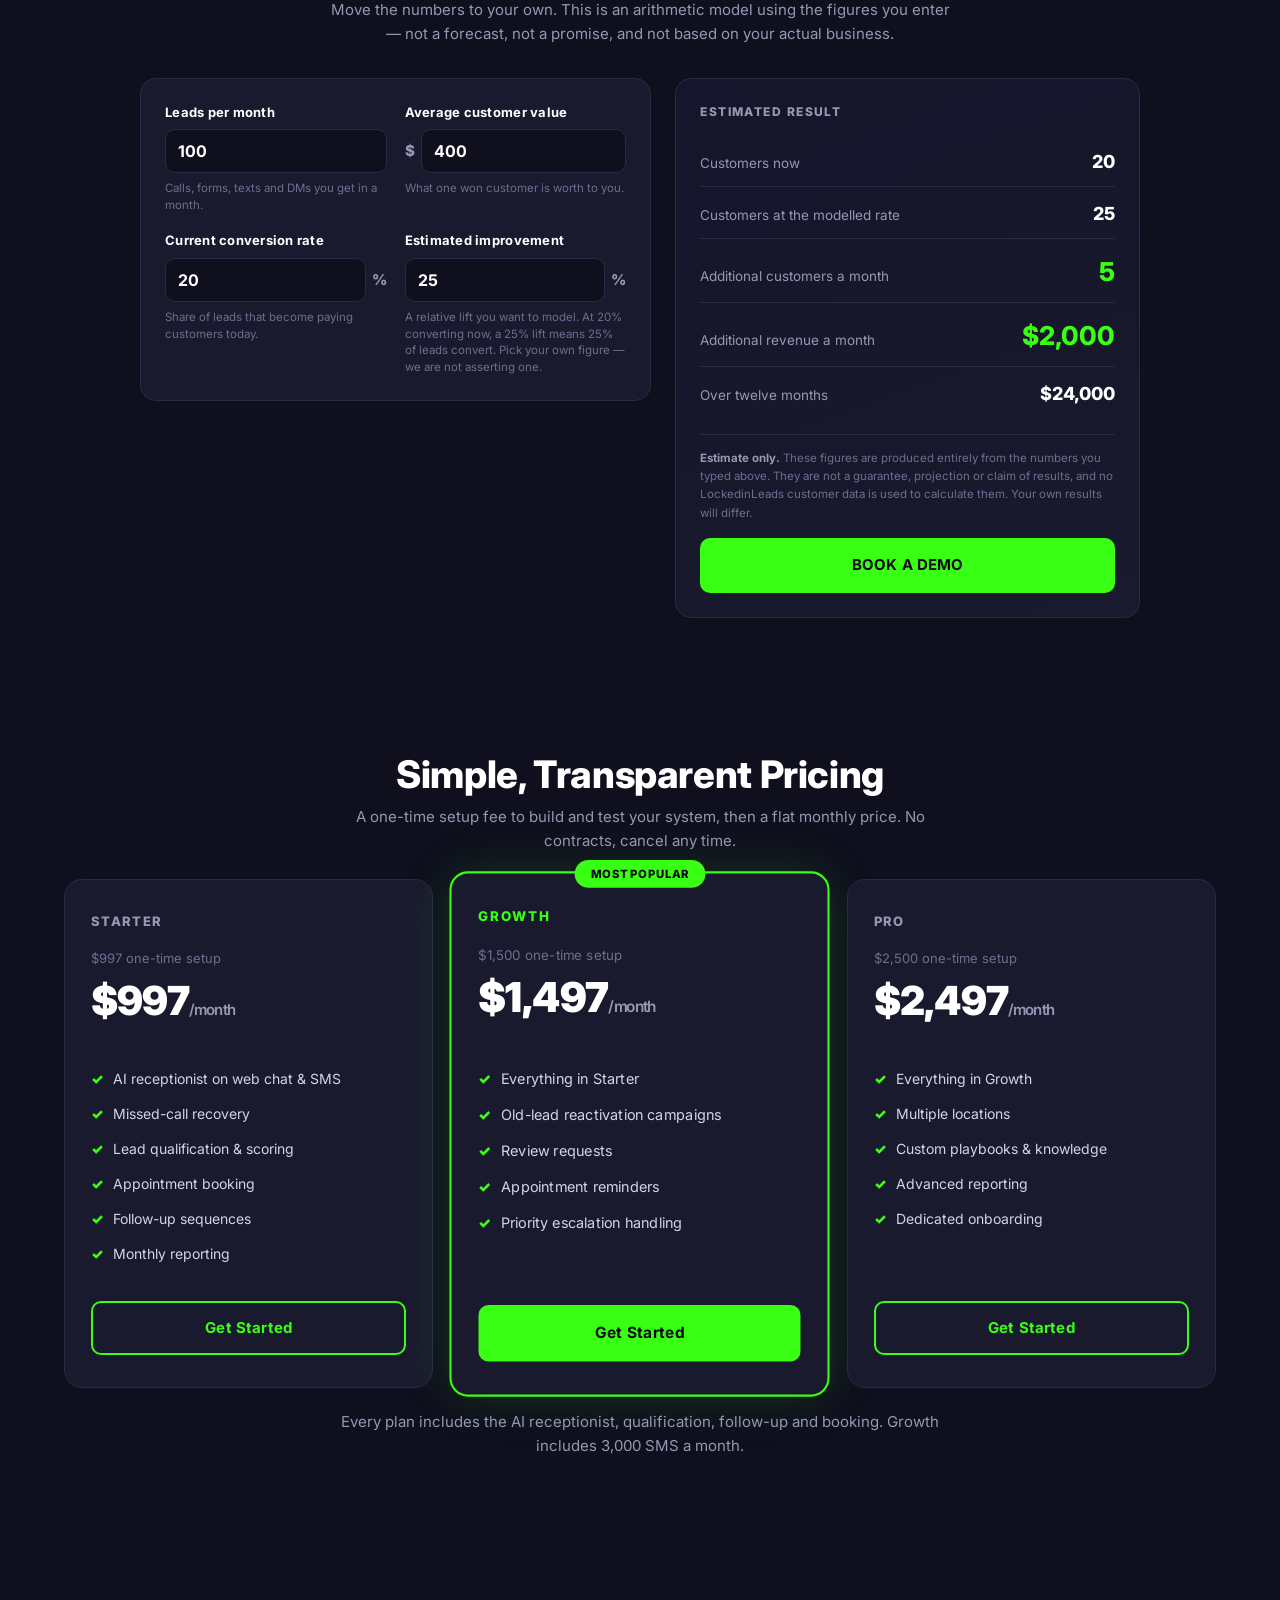
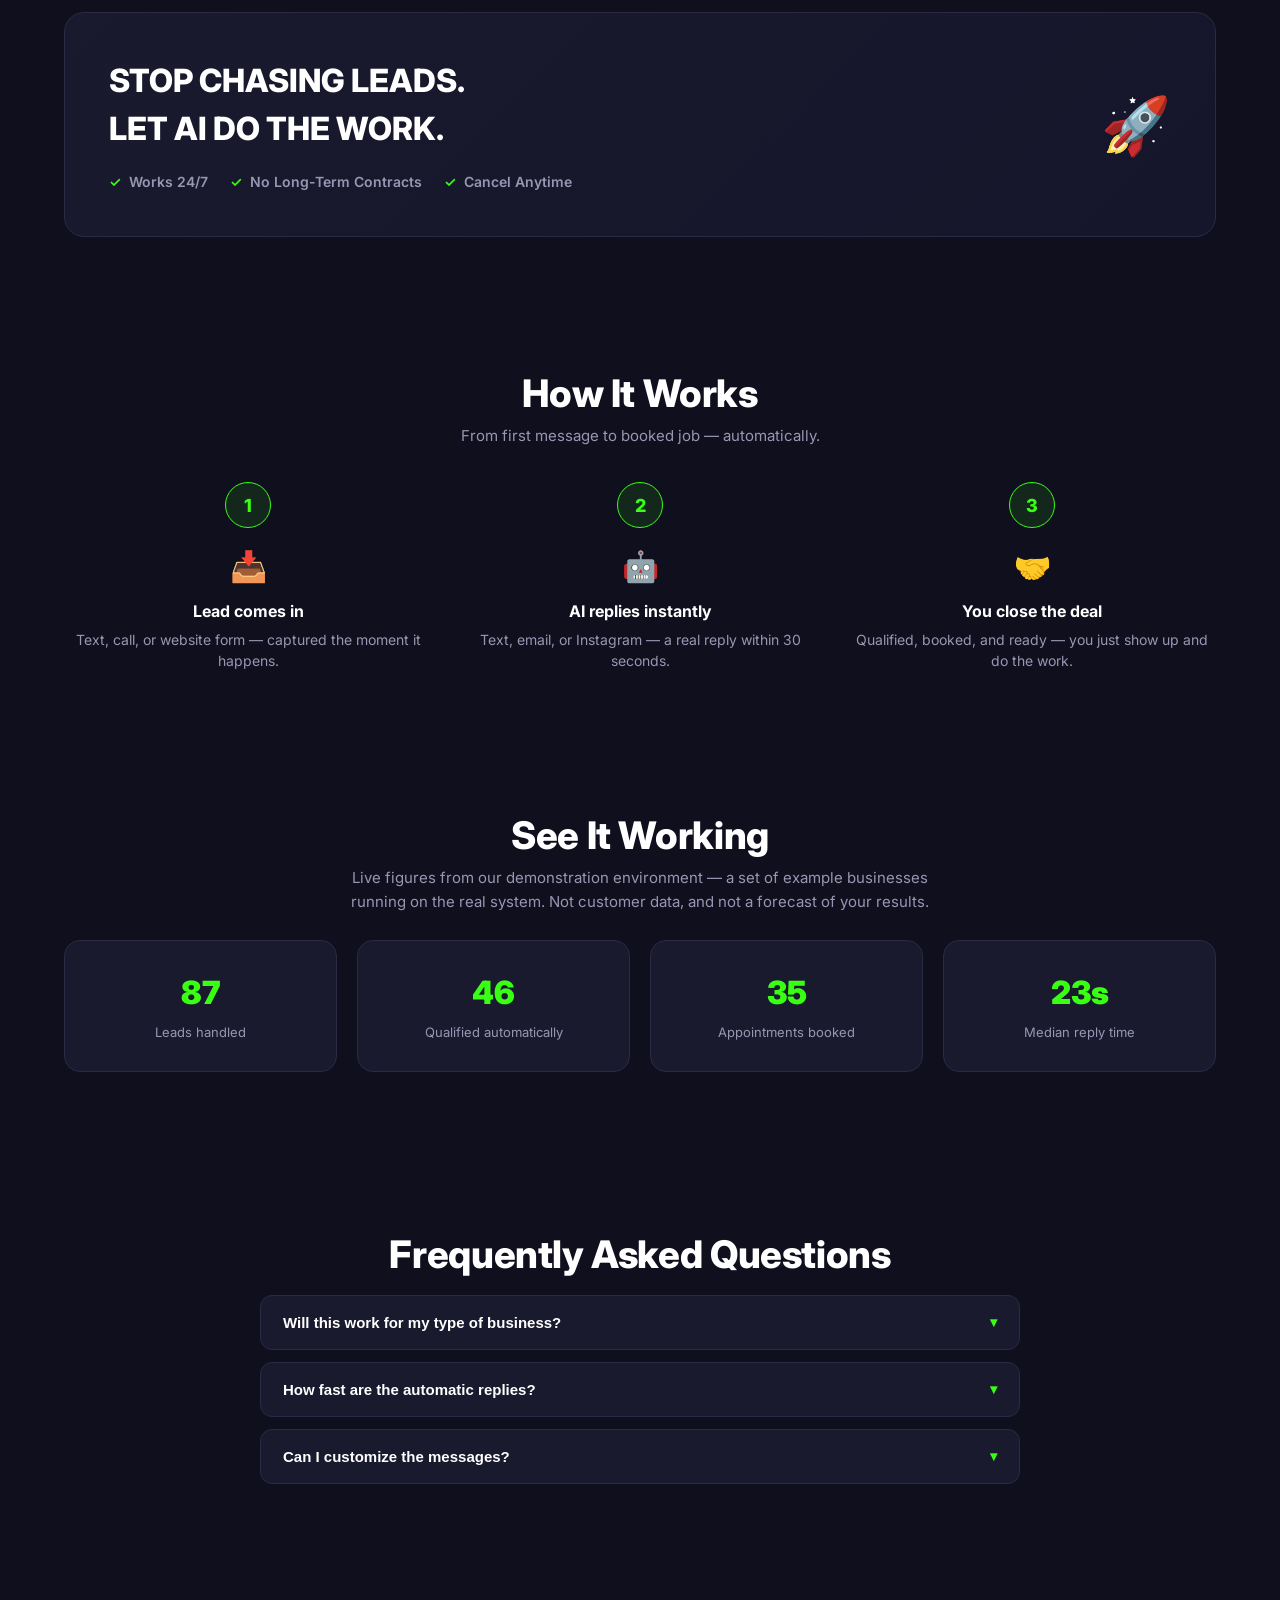
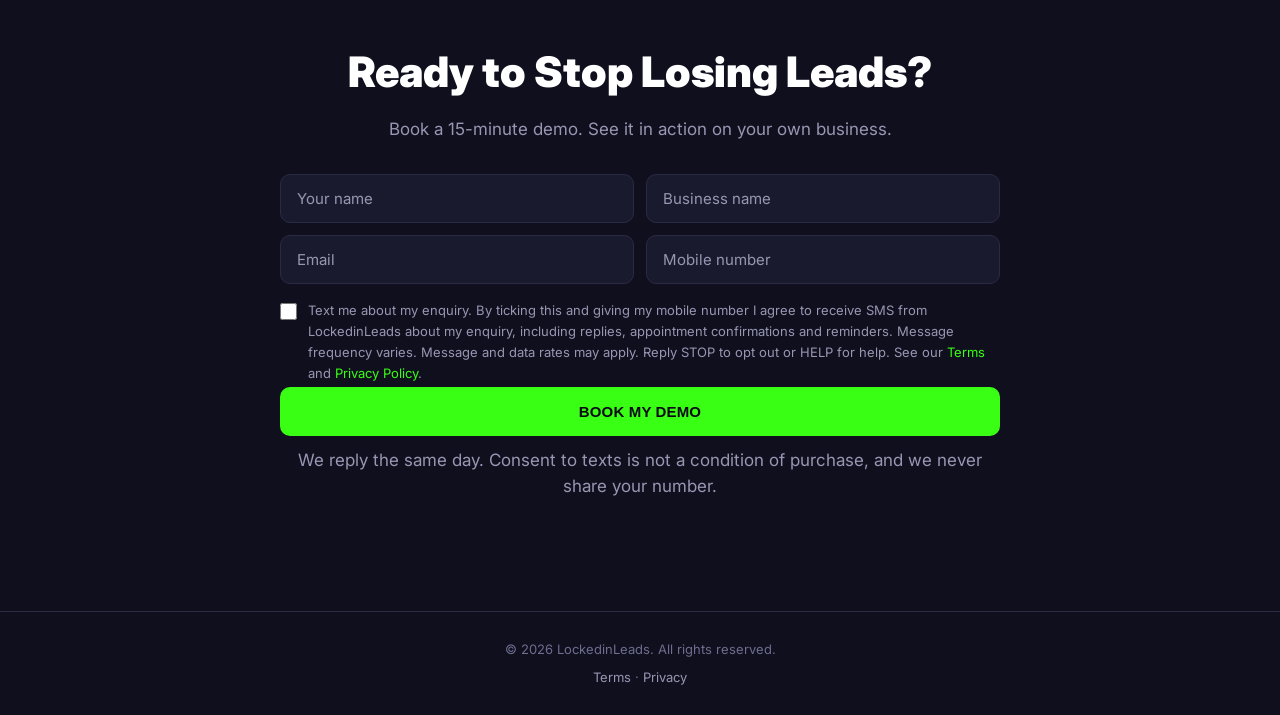
==== commit 03ca3038: "Add SMS opt-in form and inline assets A2P review needs a publicly reachable page showing the opt-in " ====
--- a/index.html
+++ b/index.html
@@ -10,7 +10,471 @@
 <link rel="preconnect" href="https://fonts.gstatic.com" crossorigin>
 <link href="https://fonts.googleapis.com/css2?family=Inter:wght@400;500;600;700;800;900&display=swap"
       rel="stylesheet">
-<link rel="stylesheet" href="static/site.css">
+<style>/* LockedinLeads marketing site.
+   Extracted from the original single-file page so it can be served under the
+   app's Content-Security-Policy — an inline <style> block is silently dropped
+   by style-src 'self', which leaves the page unstyled with no error. */
+  :root {
+    --bg: #0f0f1e;
+    --bg-alt: #15152b;
+    --card: #1a1a2e;
+    --border: #2a2a45;
+    --lime: #39ff14;
+    --lime-dim: #2bd60f;
+    --white: #ffffff;
+    --muted: #9797b3;
+    --muted-2: #6d6d8f;
+  }
+  * { box-sizing: border-box; margin: 0; padding: 0; }
+  html { scroll-behavior: smooth; }
+  body {
+    background: var(--bg);
+    color: var(--white);
+    font-family: 'Inter', -apple-system, BlinkMacSystemFont, 'Segoe UI', sans-serif;
+    line-height: 1.5;
+    overflow-x: hidden;
+  }
+  .wrap { max-width: 1200px; margin: 0 auto; padding: 0 24px; }
+  a { color: inherit; text-decoration: none; }
+  img, svg { max-width: 100%; display: block; }
+
+  /* ---------- Header ---------- */
+  header {
+    position: sticky; top: 0; z-index: 50;
+    background: rgba(15,15,30,0.85);
+    backdrop-filter: blur(10px);
+    border-bottom: 1px solid var(--border);
+  }
+  .nav { display: flex; align-items: center; justify-content: space-between; padding: 18px 24px; flex-wrap: wrap; gap: 12px; }
+  .logo { display: flex; align-items: center; gap: 10px; font-weight: 800; font-size: 20px; letter-spacing: -0.02em; }
+  .logo .lockbox {
+    width: 34px; height: 34px; border-radius: 9px;
+    background: linear-gradient(145deg, var(--lime), var(--lime-dim));
+    display: flex; align-items: center; justify-content: center;
+    box-shadow: 0 0 20px rgba(57,255,20,0.35);
+  }
+  .badge {
+    display: inline-flex; align-items: center; gap: 7px;
+    border: 1px solid var(--lime); color: var(--lime);
+    font-size: 11px; font-weight: 700; letter-spacing: 0.06em;
+    padding: 7px 14px; border-radius: 999px;
+    background: rgba(57,255,20,0.06);
+  }
+  .badge .dot { width: 6px; height: 6px; border-radius: 50%; background: var(--lime); box-shadow: 0 0 8px var(--lime); animation: pulse 1.8s ease-in-out infinite; }
+  @keyframes pulse { 0%,100% { opacity: 1; } 50% { opacity: 0.35; } }
+
+  /* ---------- Buttons ---------- */
+  .btn {
+    display: inline-flex; align-items: center; justify-content: center; gap: 8px;
+    font-weight: 700; font-size: 15px; letter-spacing: 0.01em;
+    padding: 14px 26px; border-radius: 10px; cursor: pointer;
+    transition: transform 0.15s ease, box-shadow 0.15s ease, background 0.15s ease;
+    border: 2px solid transparent; white-space: nowrap;
+  }
+  .btn-fill { background: var(--lime); color: #0a0a14; box-shadow: 0 0 0 rgba(57,255,20,0); }
+  .btn-fill:hover { transform: translateY(-2px) scale(1.02); box-shadow: 0 8px 30px rgba(57,255,20,0.35); }
+  .btn-outline { background: transparent; color: var(--lime); border-color: var(--lime); }
+  .btn-outline:hover { transform: translateY(-2px) scale(1.02); background: rgba(57,255,20,0.08); }
+  .btn-sm { padding: 10px 18px; font-size: 13px; }
+
+  /* ---------- Hero ---------- */
+  .hero { padding: 72px 0 60px; position: relative; }
+  .hero::before {
+    content: ''; position: absolute; top: -100px; left: 50%; width: 900px; height: 500px;
+    background: radial-gradient(ellipse at center, rgba(57,255,20,0.12), transparent 70%);
+    transform: translateX(-50%); pointer-events: none;
+  }
+  .hero-grid { display: grid; grid-template-columns: 1.05fr 0.95fr; gap: 56px; align-items: center; position: relative; z-index: 1; }
+  .eyebrow { color: var(--lime); font-weight: 700; font-size: 13px; letter-spacing: 0.1em; margin-bottom: 18px; display: flex; align-items: center; gap: 8px; }
+  h1 {
+    font-size: clamp(34px, 5vw, 54px); font-weight: 900; line-height: 1.05; letter-spacing: -0.02em;
+    margin-bottom: 22px;
+  }
+  h1 .accent { color: var(--lime); }
+  .sub { color: var(--muted); font-size: 18px; max-width: 520px; margin-bottom: 32px; line-height: 1.6; }
+  .hero-ctas { display: flex; gap: 14px; flex-wrap: wrap; margin-bottom: 44px; }
+  .feature-row { display: grid; grid-template-columns: repeat(4, 1fr); gap: 16px; }
+  .feature-item { display: flex; flex-direction: column; gap: 8px; }
+  .feature-icon {
+    width: 38px; height: 38px; border-radius: 9px; background: rgba(57,255,20,0.1);
+    border: 1px solid rgba(57,255,20,0.3);
+    display: flex; align-items: center; justify-content: center; color: var(--lime); font-size: 17px;
+  }
+  .feature-item .ftitle { font-weight: 700; font-size: 13px; letter-spacing: 0.02em; }
+  .feature-item .fdesc { color: var(--muted); font-size: 13px; }
+
+  /* ---------- Hero mockups ---------- */
+  .mock-stack { position: relative; height: 480px; }
+  .mock-dashboard {
+    position: absolute; top: 0; left: 0; width: 66%;
+    background: var(--card); border: 1px solid var(--border); border-radius: 16px;
+    padding: 20px; box-shadow: 0 30px 60px rgba(0,0,0,0.45);
+  }
+  .mock-dashboard .mtop { display: flex; align-items: center; justify-content: space-between; margin-bottom: 16px; }
+  .mock-dashboard .mtitle { font-size: 13px; font-weight: 700; color: var(--muted); }
+  .mock-stats { display: grid; grid-template-columns: repeat(3, 1fr); gap: 10px; margin-bottom: 16px; }
+  .mstat { background: var(--bg-alt); border: 1px solid var(--border); border-radius: 10px; padding: 12px; }
+  .mstat .mnum { font-size: 22px; font-weight: 800; color: var(--lime); }
+  .mstat .mlabel { font-size: 10px; color: var(--muted-2); text-transform: uppercase; letter-spacing: 0.05em; margin-top: 2px; }
+  .mock-row { display: flex; align-items: center; gap: 10px; padding: 9px 0; border-top: 1px solid var(--border); font-size: 12px; }
+  .mock-row .mname { font-weight: 600; }
+  .mock-row .mstatus { font-size: 10px; font-weight: 700; padding: 3px 9px; border-radius: 999px; }
+  .st-booked { background: rgba(57,255,20,0.15); color: var(--lime); }
+  .st-qual { background: rgba(255,196,0,0.15); color: #ffc400; }
+
+  .mock-phone {
+    position: absolute; bottom: 0; right: 0; width: 240px;
+    background: #050510; border: 8px solid #1c1c30; border-radius: 34px;
+    box-shadow: 0 30px 70px rgba(0,0,0,0.55);
+    padding: 16px 12px;
+  }
+  .mock-phone .notch { width: 60px; height: 16px; background: #1c1c30; border-radius: 0 0 10px 10px; margin: -16px auto 12px; }
+  .mock-bubble { border-radius: 12px; padding: 9px 11px; font-size: 11.5px; margin-bottom: 8px; max-width: 88%; line-height: 1.4; }
+  .mock-bubble.ai { background: var(--bg-alt); border: 1px solid var(--border); color: #e2e2f0; }
+  .mock-bubble.user { background: var(--lime); color: #0a0a14; font-weight: 600; margin-left: auto; }
+
+  /* ---------- Section shared ---------- */
+  section { padding: 64px 0; }
+  .section-title { font-size: clamp(26px, 3.6vw, 38px); font-weight: 800; letter-spacing: -0.01em; margin-bottom: 12px; text-align: center; }
+  .section-sub { color: var(--muted); text-align: center; max-width: 560px; margin: 0 auto 44px; font-size: 16px; }
+
+  /* ---------- Industries box ---------- */
+  .industries-box {
+    background: var(--card); border: 1px solid var(--lime); border-radius: 20px;
+    padding: 40px; box-shadow: 0 0 60px rgba(57,255,20,0.08);
+  }
+  .industries-box h3 { font-size: 15px; font-weight: 800; letter-spacing: 0.08em; color: var(--lime); margin-bottom: 24px; text-align: center; }
+  .ind-grid { display: grid; grid-template-columns: repeat(4, 1fr); gap: 16px 24px; }
+  .ind-item { display: flex; align-items: center; gap: 10px; font-size: 15px; font-weight: 500; }
+  .ind-item .check { color: var(--lime); font-weight: 900; }
+  .ind-more { grid-column: 1 / -1; text-align: center; margin-top: 8px; font-weight: 800; color: var(--lime); font-size: 16px; letter-spacing: 0.02em; }
+
+  /* ---------- Value prop banner ---------- */
+  .value-banner {
+    text-align: center; padding: 56px 24px; margin: 0 auto; max-width: 900px;
+  }
+  .value-banner h2 {
+    font-size: clamp(28px, 4.5vw, 46px); font-weight: 900; letter-spacing: -0.01em; line-height: 1.15;
+  }
+  .value-banner .g { color: var(--muted); }
+  .value-banner .l { color: var(--lime); }
+
+  /* ---------- Pricing ---------- */
+  .promo-strip {
+    text-align: center; color: var(--lime); font-weight: 700; font-size: 14px;
+    border: 1px dashed var(--lime); border-radius: 999px; padding: 10px 20px;
+    display: inline-flex; margin: 0 auto 36px; gap: 8px; align-items: center;
+  }
+  .promo-wrap { text-align: center; }
+  .pricing-grid { display: grid; grid-template-columns: repeat(3, 1fr); gap: 22px; align-items: stretch; }
+  .price-card {
+    background: var(--card); border: 1px solid var(--border); border-radius: 18px;
+    padding: 32px 26px; display: flex; flex-direction: column; position: relative;
+    transition: transform 0.2s ease, border-color 0.2s ease;
+  }
+  .price-card:hover { transform: translateY(-4px); border-color: var(--lime); }
+  .price-card.popular { border: 2px solid var(--lime); box-shadow: 0 0 50px rgba(57,255,20,0.15); transform: scale(1.03); }
+  .price-card.popular:hover { transform: scale(1.03) translateY(-4px); }
+  .popular-tag {
+    position: absolute; top: -13px; left: 50%; transform: translateX(-50%);
+    background: var(--lime); color: #0a0a14; font-size: 11px; font-weight: 800;
+    padding: 5px 16px; border-radius: 999px; letter-spacing: 0.06em; white-space: nowrap;
+  }
+  .tier-name { font-size: 13px; font-weight: 800; letter-spacing: 0.1em; color: var(--muted); margin-bottom: 18px; }
+  .price-card.popular .tier-name { color: var(--lime); }
+  .tier-setup { color: var(--muted-2); font-size: 13px; margin-bottom: 2px; }
+  .tier-price { font-size: 40px; font-weight: 900; letter-spacing: -0.02em; margin-bottom: 4px; }
+  .tier-price span { font-size: 15px; font-weight: 600; color: var(--muted); }
+  .tier-features { list-style: none; margin: 26px 0 30px; flex: 1; }
+  .tier-features li { display: flex; gap: 10px; align-items: flex-start; font-size: 14px; color: #d4d4e6; padding: 7px 0; }
+  .tier-features li .c { color: var(--lime); font-weight: 900; flex-shrink: 0; }
+
+  /* ---------- CTA callout ---------- */
+  .cta-callout {
+    display: grid; grid-template-columns: 1fr auto; gap: 40px; align-items: center;
+    background: linear-gradient(135deg, var(--card), var(--bg-alt));
+    border: 1px solid var(--border); border-radius: 20px; padding: 44px;
+  }
+  .cta-callout h2 { font-size: clamp(24px, 3.5vw, 32px); font-weight: 800; margin-bottom: 18px; }
+  .cta-benefits { display: flex; gap: 22px; flex-wrap: wrap; }
+  .cta-benefits div { display: flex; align-items: center; gap: 8px; font-size: 14px; font-weight: 600; color: var(--muted); }
+  .cta-benefits .c { color: var(--lime); }
+  .rocket { font-size: 56px; }
+
+  /* ---------- How it works ---------- */
+  .steps-grid { display: grid; grid-template-columns: repeat(3, 1fr); gap: 24px; }
+  .step-card { text-align: center; padding: 8px; }
+  .step-num {
+    width: 46px; height: 46px; border-radius: 50%; background: rgba(57,255,20,0.1);
+    border: 1px solid var(--lime); color: var(--lime); font-weight: 800; font-size: 18px;
+    display: flex; align-items: center; justify-content: center; margin: 0 auto 16px;
+  }
+  .step-card .sicon { font-size: 30px; margin-bottom: 10px; }
+  .step-card h4 { font-size: 16px; font-weight: 700; margin-bottom: 6px; }
+  .step-card p { color: var(--muted); font-size: 14px; }
+
+  /* ---------- Social proof ---------- */
+  .proof-grid { display: grid; grid-template-columns: repeat(4, 1fr); gap: 20px; }
+  .proof-card { text-align: center; background: var(--card); border: 1px solid var(--border); border-radius: 16px; padding: 28px 16px; }
+  .proof-num { font-size: 32px; font-weight: 900; color: var(--lime); }
+  .proof-label { color: var(--muted); font-size: 13px; margin-top: 6px; }
+
+  /* ---------- FAQ ---------- */
+  .faq-list { max-width: 760px; margin: 0 auto; }
+  .faq-item { border: 1px solid var(--border); border-radius: 12px; margin-bottom: 12px; overflow: hidden; background: var(--card); }
+  .faq-q {
+    width: 100%; text-align: left; background: none; border: none; color: var(--white);
+    font-size: 15px; font-weight: 700; padding: 18px 22px; cursor: pointer;
+    display: flex; align-items: center; justify-content: space-between; gap: 16px;
+  }
+  .faq-q .arrow { color: var(--lime); transition: transform 0.2s ease; font-size: 14px; flex-shrink: 0; }
+  .faq-item.open .arrow { transform: rotate(180deg); }
+  .faq-a { max-height: 0; overflow: hidden; transition: max-height 0.25s ease; }
+  .faq-a p { padding: 0 22px 18px; color: var(--muted); font-size: 14px; line-height: 1.6; }
+
+  /* ---------- Footer CTA ---------- */
+  .footer-cta { text-align: center; padding: 80px 24px; }
+  .footer-cta h2 { font-size: clamp(28px, 4.5vw, 42px); font-weight: 900; margin-bottom: 14px; }
+  .footer-cta p { color: var(--muted); font-size: 17px; margin-bottom: 32px; }
+  .footer-btns { display: flex; gap: 16px; justify-content: center; flex-wrap: wrap; }
+
+  footer {
+    border-top: 1px solid var(--border); padding: 28px 24px; text-align: center;
+    color: var(--muted-2); font-size: 13px;
+  }
+
+  @media (max-width: 480px) {
+    .nav { justify-content: center; text-align: center; }
+    .logo { font-size: 18px; }
+    .badge { font-size: 10px; }
+  }
+  @media (max-width: 900px) {
+    .hero-grid { grid-template-columns: 1fr; }
+    .mock-stack { height: 420px; margin-top: 20px; }
+    .feature-row { grid-template-columns: repeat(2, 1fr); }
+    .ind-grid { grid-template-columns: repeat(2, 1fr); }
+    .pricing-grid { grid-template-columns: 1fr; }
+    .price-card.popular { transform: none; }
+    .price-card.popular:hover { transform: translateY(-4px); }
+    .cta-callout { grid-template-columns: 1fr; text-align: center; }
+    .cta-benefits { justify-content: center; }
+    .steps-grid { grid-template-columns: 1fr; }
+    .proof-grid { grid-template-columns: repeat(2, 1fr); }
+  }
+
+
+/* ---- book-a-demo form (added when the site was wired to the CRM) ---- */
+.book-form { max-width: 720px; margin: 28px auto 8px; text-align: left; }
+.book-grid {
+  display: grid; grid-template-columns: 1fr 1fr; gap: 12px; margin-bottom: 16px;
+}
+.book-form input, .book-form select {
+  width: 100%; padding: 14px 16px; border-radius: 10px;
+  border: 1px solid var(--border); background: var(--card); color: var(--white);
+  font-family: inherit; font-size: 15px;
+}
+.book-form input::placeholder { color: var(--muted); }
+.book-form input:focus, .book-form select:focus {
+  outline: none; border-color: var(--lime);
+  box-shadow: 0 0 0 3px rgba(57, 255, 20, .15);
+}
+.book-form button { width: 100%; justify-content: center; cursor: pointer; }
+.book-form button:disabled { opacity: .6; cursor: not-allowed; }
+.book-note { color: var(--muted); font-size: 13px; text-align: center; margin-top: 12px; }
+.book-status { text-align: center; font-size: 15px; margin-top: 12px; font-weight: 600; }
+.book-status.ok { color: var(--lime); }
+.book-status.err { color: #ff6b6b; }
+/* Honeypot: off-screen rather than display:none, which some bots skip. */
+.hp { position: absolute; left: -9999px; width: 1px; height: 1px; overflow: hidden; }
+@media (max-width: 640px) { .book-grid { grid-template-columns: 1fr; } }
+
+
+/* ---- honesty labelling on illustrative figures ---- */
+.mock-tag {
+  font-size: 10px; font-weight: 800; letter-spacing: .08em; color: var(--muted);
+  border: 1px solid var(--border); border-radius: 20px; padding: 2px 8px;
+}
+.section-sub {
+  text-align: center; color: var(--muted); max-width: 620px;
+  margin: -10px auto 26px; font-size: 15px; line-height: 1.6;
+}
+.proof-link { color: var(--lime); font-weight: 700; text-decoration: none; }
+.proof-link:hover { text-decoration: underline; }
+
+/* ---------- ROI calculator ---------- */
+.roi {
+  display: grid; grid-template-columns: 1.1fr 1fr; gap: 24px;
+  max-width: 1000px; margin: 32px auto 0; align-items: start;
+}
+.roi-inputs {
+  display: grid; grid-template-columns: 1fr 1fr; gap: 18px;
+  background: var(--card); border: 1px solid var(--border);
+  border-radius: 16px; padding: 24px;
+}
+.roi-field { display: flex; flex-direction: column; gap: 7px; }
+.roi-label { font-size: 13px; font-weight: 700; letter-spacing: .02em; }
+.roi-hint { font-size: 11.5px; color: var(--muted-2); line-height: 1.45; }
+.roi-field input {
+  width: 100%; background: var(--bg); border: 1px solid var(--border);
+  border-radius: 10px; padding: 11px 12px; color: var(--white);
+  font-family: inherit; font-size: 16px; font-weight: 700;
+}
+.roi-field input:focus { outline: none; border-color: var(--lime); }
+.roi-money { display: flex; align-items: center; gap: 6px; }
+.roi-prefix, .roi-suffix { color: var(--muted); font-weight: 800; font-size: 15px; }
+
+.roi-out {
+  background: linear-gradient(160deg, var(--bg-alt), var(--card));
+  border: 1px solid var(--border); border-radius: 16px; padding: 24px;
+}
+.roi-out-head {
+  font-size: 12px; font-weight: 800; letter-spacing: .12em;
+  color: var(--muted); text-transform: uppercase; margin-bottom: 16px;
+}
+.roi-rows { display: flex; flex-direction: column; gap: 2px; }
+.roi-row {
+  display: flex; align-items: baseline; justify-content: space-between; gap: 14px;
+  padding: 11px 0; border-bottom: 1px solid var(--border);
+}
+.roi-row:last-child { border-bottom: none; }
+.roi-row-label { font-size: 13.5px; color: var(--muted); }
+.roi-row-val { font-size: 18px; font-weight: 800; white-space: nowrap; }
+.roi-row-big .roi-row-val { font-size: 26px; }
+.roi-row-val.accent { color: var(--lime); }
+.roi-disclaimer {
+  font-size: 11.5px; color: var(--muted-2); line-height: 1.6; margin-top: 16px;
+  border-top: 1px solid var(--border); padding-top: 14px;
+}
+.roi-disclaimer strong { color: var(--muted); }
+.roi-cta { width: 100%; justify-content: center; margin-top: 16px; }
+
+@media (max-width: 860px) {
+  .roi { grid-template-columns: 1fr; }
+  .roi-inputs { grid-template-columns: 1fr 1fr; padding: 18px; gap: 14px; }
+}
+@media (max-width: 520px) {
+  .roi-inputs { grid-template-columns: 1fr; }
+  .roi-row-big .roi-row-val { font-size: 22px; }
+}
+
+/* Expanded book-a-demo intake */
+.book-wide { display: grid; gap: 12px; margin-top: 12px; }
+.book-form textarea, .book-wide select {
+  width: 100%; background: var(--bg); border: 1px solid var(--border);
+  border-radius: 10px; padding: 13px 14px; color: var(--white);
+  font-family: inherit; font-size: 15px; resize: vertical;
+}
+.book-form textarea::placeholder { color: var(--muted); }
+.book-form textarea:focus, .book-wide select:focus {
+  outline: none; border-color: var(--lime);
+}
+
+/* ---------- Public sales assistant ---------- */
+.sa { position: fixed; right: 20px; bottom: 20px; z-index: 90; }
+.sa-launch {
+  display: flex; align-items: center; gap: 9px;
+  background: linear-gradient(145deg, var(--lime), var(--lime-dim));
+  color: #0a0a14; border: none; border-radius: 999px;
+  padding: 13px 20px; font-family: inherit; font-size: 14.5px; font-weight: 800;
+  cursor: pointer; box-shadow: 0 10px 30px rgba(57,255,20,.28);
+}
+.sa-launch:hover { filter: brightness(1.06); }
+/* display:flex outranks the user-agent [hidden] rule, so the launcher would
+   otherwise sit on top of the open panel. */
+.sa-launch[hidden] { display: none; }
+.sa-launch-dot {
+  width: 8px; height: 8px; border-radius: 50%; background: #0a0a14;
+}
+.sa-panel {
+  /* The page sets `section { padding: 64px 0 }`; this is a panel, not a band. */
+  padding: 0;
+  width: min(380px, calc(100vw - 32px));
+  height: min(560px, calc(100vh - 120px));
+  background: var(--card); border: 1px solid var(--border);
+  border-radius: 16px; overflow: hidden;
+  display: flex; flex-direction: column;
+  box-shadow: 0 24px 60px rgba(0,0,0,.5);
+}
+.sa-panel[hidden] { display: none; }
+.sa-head {
+  display: flex; align-items: center; justify-content: space-between; gap: 12px;
+  padding: 15px 16px; border-bottom: 1px solid var(--border); background: var(--bg-alt);
+}
+.sa-title { font-weight: 800; font-size: 15px; }
+.sa-sub { font-size: 11.5px; color: var(--muted); margin-top: 2px; }
+.sa-close {
+  background: none; border: none; color: var(--muted); font-size: 26px;
+  line-height: 1; cursor: pointer; padding: 0 4px;
+}
+.sa-close:hover { color: var(--white); }
+.sa-log {
+  flex: 1; overflow-y: auto; padding: 16px; display: flex;
+  flex-direction: column; gap: 10px;
+}
+.sa-msg {
+  max-width: 88%; padding: 10px 13px; border-radius: 13px;
+  font-size: 14px; line-height: 1.5; white-space: pre-wrap; word-wrap: break-word;
+}
+.sa-msg.bot { background: var(--bg-alt); border: 1px solid var(--border); align-self: flex-start; }
+.sa-msg.me { background: var(--lime); color: #0a0a14; font-weight: 600; align-self: flex-end; }
+.sa-msg.err { background: rgba(255,107,107,.12); border: 1px solid #ff6b6b; color: #ff9c9c; align-self: flex-start; }
+.sa-cta {
+  align-self: flex-start; display: inline-block; margin-top: 2px;
+  background: var(--lime); color: #0a0a14; font-weight: 800; font-size: 13px;
+  padding: 9px 15px; border-radius: 999px;
+}
+.sa-typing { color: var(--muted-2); font-size: 13px; align-self: flex-start; }
+.sa-form { display: flex; gap: 8px; padding: 12px; border-top: 1px solid var(--border); }
+.sa-input {
+  flex: 1; background: var(--bg); border: 1px solid var(--border);
+  border-radius: 10px; padding: 11px 13px; color: var(--white);
+  font-family: inherit; font-size: 14.5px;
+}
+.sa-input:focus { outline: none; border-color: var(--lime); }
+.sa-send {
+  background: var(--lime); color: #0a0a14; border: none; border-radius: 10px;
+  width: 44px; font-size: 19px; font-weight: 800; cursor: pointer;
+}
+.sa-send:disabled { opacity: .5; cursor: not-allowed; }
+.sa-foot {
+  font-size: 10.5px; color: var(--muted-2); padding: 0 14px 12px; line-height: 1.5;
+}
+@media (max-width: 520px) {
+  .sa { right: 12px; bottom: 12px; left: 12px; }
+  .sa-launch { width: 100%; justify-content: center; }
+  .sa-panel { height: min(520px, calc(100vh - 90px)); }
+}
+
+/* Inline style attributes are dropped by style-src 'self', silently. These
+   two carried real spacing, so they live in the stylesheet instead. */
+.pad-top-22 { margin-top: 22px; }
+.pad-top-18 { margin-top: 18px; }
+
+/* ---------- Legal pages ---------- */
+.legal { max-width: 760px; }
+.legal h1 { font-size: clamp(30px, 4vw, 42px); letter-spacing: -.02em; margin-bottom: 6px; }
+.legal h2 {
+  font-size: 19px; margin: 34px 0 10px; letter-spacing: -.01em;
+  padding-top: 18px; border-top: 1px solid var(--border);
+}
+.legal p { color: var(--muted); margin-bottom: 12px; line-height: 1.72; }
+.legal ul { color: var(--muted); margin: 0 0 12px 20px; line-height: 1.72; }
+.legal li { margin-bottom: 7px; }
+.legal strong { color: var(--white); font-weight: 600; }
+.legal a { color: var(--lime); }
+.legal-date {
+  font-size: 13px; color: var(--muted-2); margin-bottom: 26px;
+}
+.footer-links { display: block; margin-top: 8px; }
+.footer-links a { color: var(--muted); }
+.footer-links a:hover { color: var(--lime); }
+
+.consent { display:flex; gap:11px; align-items:flex-start; margin:16px 0 4px;
+           text-align:left; font-size:13px; color:var(--muted); line-height:1.6; }
+.consent input[type=checkbox] { margin-top:3px; width:17px; height:17px;
+           flex:0 0 17px; accent-color:var(--lime); }
+.consent a { color:var(--lime); }
+</style>
 <link rel="icon" href="data:image/svg+xml,<svg xmlns='http://www.w3.org/2000/svg' viewBox='0 0 100 100'><text y='.9em' font-size='88'>🔒</text></svg>"></head>
 <body>
 
@@ -326,7 +790,7 @@
   <h2>Ready to Stop Losing Leads?</h2>
   <p>Book a 15-minute demo. See it in action on your own business.</p>
 
-  <div class="book-form"><p class="book-note" style="font-size:16px">Email <a href="mailto:korystevens200@gmail.com">korystevens200@gmail.com</a> and we will get straight back to you.</p><a class="btn btn-fill" href="mailto:korystevens200@gmail.com?subject=LockedinLeads%20demo%20request">EMAIL US</a><p class="book-note">We reply the same day. Message frequency varies; message and data rates may apply if you text us. Reply STOP to opt out or HELP for help. See our <a href="terms.html">Terms</a> and <a href="privacy.html">Privacy Policy</a>.</p></div>
+  <form class="book-form" action="https://formsubmit.co/korystevens200@gmail.com" method="POST"><input type="hidden" name="_subject" value="LockedinLeads demo request"><input type="hidden" name="_captcha" value="false"><div class="book-grid"><input name="name" placeholder="Your name" required maxlength="120"><input name="business" placeholder="Business name" required maxlength="120"><input name="email" type="email" placeholder="Email" required maxlength="200"><input name="phone" type="tel" placeholder="Mobile number" maxlength="40"></div><label class="consent"><input type="checkbox" name="sms_consent" value="yes"><span>Text me about my enquiry. By ticking this and giving my mobile number I agree to receive SMS from LockedinLeads about my enquiry, including replies, appointment confirmations and reminders. Message frequency varies. Message and data rates may apply. Reply STOP to opt out or HELP for help. See our <a href="terms.html">Terms</a> and <a href="privacy.html">Privacy Policy</a>.</span></label><button class="btn btn-fill" type="submit">BOOK MY DEMO</button><p class="book-note">We reply the same day. Consent to texts is not a condition of purchase, and we never share your number.</p></form>
 
   <div class="footer-btns">
     
@@ -339,5 +803,263 @@
   <span class="footer-links"><a href="terms.html">Terms</a> · <a href="privacy.html">Privacy</a></span>
 </footer>
 
-<script src="static/site.js"></script>
+<script>/* Marketing site behaviour: FAQ accordion and the book-a-demo form.
+   In a file rather than inline, for the same CSP reason as site.css. */
+  document.querySelectorAll('.faq-item').forEach((item) => {
+    const btn = item.querySelector('.faq-q');
+    const ans = item.querySelector('.faq-a');
+    btn.addEventListener('click', () => {
+      const isOpen = item.classList.contains('open');
+      document.querySelectorAll('.faq-item.open').forEach((openItem) => {
+        if (openItem !== item) {
+          openItem.classList.remove('open');
+          openItem.querySelector('.faq-a').style.maxHeight = null;
+        }
+      });
+      item.classList.toggle('open', !isOpen);
+      ans.style.maxHeight = !isOpen ? ans.scrollHeight + 'px' : null;
+    });
+  });
+
+/* Book-a-demo: posts to the live agency's prospect pipeline. */
+(function () {
+  "use strict";
+  var form = document.getElementById("book-form");
+  if (!form) { return; }
+  var status = document.getElementById("book-status");
+  var button = form.querySelector("button[type=submit]");
+
+  form.addEventListener("submit", function (event) {
+    event.preventDefault();
+    if (button.disabled) { return; }
+
+    var payload = {};
+    new FormData(form).forEach(function (value, key) { payload[key] = value; });
+
+    button.disabled = true;
+    button.textContent = "SENDING…";
+    status.textContent = "";
+    status.className = "book-status";
+
+    fetch("/api/public/book-demo", {
+      method: "POST",
+      headers: { "Content-Type": "application/json" },
+      body: JSON.stringify(payload)
+    }).then(function (response) {
+      return response.json().then(function (data) {
+        return { ok: response.ok, data: data };
+      });
+    }).then(function (result) {
+      if (result.ok) {
+        form.querySelectorAll(".book-grid, .book-wide, .book-note")
+            .forEach(function (el) { el.style.display = "none"; });
+        button.style.display = "none";
+        status.className = "book-status ok";
+        status.textContent = result.data.message;
+      } else {
+        status.className = "book-status err";
+        status.textContent = result.data.error || "Something went wrong.";
+        button.disabled = false;
+        button.textContent = "BOOK MY DEMO";
+      }
+    }).catch(function () {
+      status.className = "book-status err";
+      status.textContent = "Could not reach the server. Please email us instead.";
+      button.disabled = false;
+      button.textContent = "BOOK MY DEMO";
+    });
+  });
+})();
+
+/* ROI calculator.
+   Pure arithmetic on what the visitor typed. It reads no customer data and
+   asserts no improvement of its own — the lift is the visitor's own input,
+   which is what keeps this an estimate rather than a claim. */
+(function () {
+  "use strict";
+  var leads = document.getElementById("roi-leads");
+  if (!leads) { return; }
+  var value = document.getElementById("roi-value");
+  var conv = document.getElementById("roi-conv");
+  var lift = document.getElementById("roi-lift");
+  var outNow = document.getElementById("roi-now");
+  var outThen = document.getElementById("roi-then");
+  var outExtra = document.getElementById("roi-extra");
+  var outRev = document.getElementById("roi-rev");
+  var outYear = document.getElementById("roi-year");
+
+  function bounded(input, min, max, fallback) {
+    var n = parseFloat(input.value);
+    if (!isFinite(n) || n < min) { n = (input.value === "" ? fallback : min); }
+    if (n > max) { n = max; }
+    return n;
+  }
+
+  function money(n) {
+    return "$" + Math.round(n).toLocaleString("en-US");
+  }
+
+  function people(n) {
+    /* Customers are whole people. Show one decimal below 10 so a small
+       business does not see a real gain rounded away to zero. */
+    var r = Math.round(n * 10) / 10;
+    return (r < 10 && r % 1 !== 0) ? r.toFixed(1) : Math.round(r).toLocaleString("en-US");
+  }
+
+  function recalc() {
+    var l = bounded(leads, 0, 100000, 0);
+    var v = bounded(value, 0, 1000000, 0);
+    var c = bounded(conv, 0, 100, 0) / 100;
+    var up = bounded(lift, 0, 200, 0) / 100;
+
+    var improved = Math.min(c * (1 + up), 1);   /* cannot exceed every lead */
+    var now = l * c;
+    var then = l * improved;
+    var extra = Math.max(then - now, 0);
+
+    outNow.textContent = people(now);
+    outThen.textContent = people(then);
+    outExtra.textContent = people(extra);
+    outRev.textContent = money(extra * v);
+    outYear.textContent = money(extra * v * 12);
+  }
+
+  [leads, value, conv, lift].forEach(function (input) {
+    input.addEventListener("input", recalc);
+    input.addEventListener("change", recalc);
+  });
+  recalc();
+})();
+
+/* Public sales assistant.
+   Text only ever reaches the page through textContent, never innerHTML — the
+   one link it can render is built as an element with a fixed href. */
+(function () {
+  "use strict";
+  var root = document.getElementById("sa");
+  if (!root) { return; }
+  var launch = document.getElementById("sa-launch");
+  var panel = document.getElementById("sa-panel");
+  var close = document.getElementById("sa-close");
+  var log = document.getElementById("sa-log");
+  var form = document.getElementById("sa-form");
+  var input = document.getElementById("sa-input");
+  var send = form.querySelector(".sa-send");
+  var token = null;
+  var starting = false;
+
+  function bubble(text, cls) {
+    var el = document.createElement("div");
+    el.className = "sa-msg " + cls;
+    el.textContent = text;
+    log.appendChild(el);
+    log.scrollTop = log.scrollHeight;
+    return el;
+  }
+
+  function typing() {
+    var el = document.createElement("div");
+    el.className = "sa-typing";
+    el.textContent = "…";
+    log.appendChild(el);
+    log.scrollTop = log.scrollHeight;
+    return el;
+  }
+
+  function demoLink() {
+    var a = document.createElement("a");
+    a.className = "sa-cta";
+    a.href = "/demo";
+    a.textContent = "Open the live demo";
+    log.appendChild(a);
+    log.scrollTop = log.scrollHeight;
+  }
+
+  function post(url, payload) {
+    return fetch(url, {
+      method: "POST",
+      headers: { "Content-Type": "application/json" },
+      body: JSON.stringify(payload || {})
+    }).then(function (response) {
+      return response.json().then(function (data) {
+        return { ok: response.ok, data: data };
+      });
+    });
+  }
+
+  function begin() {
+    if (token || starting) { return; }
+    starting = true;
+    post("/api/public/sales-chat/start").then(function (result) {
+      starting = false;
+      if (!result.ok) {
+        bubble(result.data.error || "The assistant is unavailable.", "err");
+        return;
+      }
+      token = result.data.token;
+      var note = document.getElementById("sa-disclosure");
+      if (result.data.disclosure) { note.textContent = result.data.disclosure; }
+      (result.data.messages || []).forEach(function (m) { bubble(m.body, "bot"); });
+    }).catch(function () {
+      starting = false;
+      bubble("Could not reach the assistant. The booking form below still works.",
+             "err");
+    });
+  }
+
+  function open() {
+    panel.hidden = false;
+    launch.setAttribute("aria-expanded", "true");
+    launch.hidden = true;
+    begin();
+    input.focus();
+  }
+
+  function shut() {
+    panel.hidden = true;
+    launch.hidden = false;
+    launch.setAttribute("aria-expanded", "false");
+  }
+
+  launch.addEventListener("click", open);
+  close.addEventListener("click", shut);
+  document.addEventListener("keydown", function (event) {
+    if (event.key === "Escape" && !panel.hidden) { shut(); }
+  });
+
+  form.addEventListener("submit", function (event) {
+    event.preventDefault();
+    var text = (input.value || "").trim();
+    if (!text || send.disabled) { return; }
+    if (!token) { begin(); return; }
+
+    bubble(text, "me");
+    input.value = "";
+    send.disabled = true;
+    var wait = typing();
+
+    var payload = { token: token, message: text };
+    var honeypot = form.querySelector("[name=company_fax]");
+    if (honeypot && honeypot.value) { payload.company_fax = honeypot.value; }
+
+    post("/api/public/sales-chat", payload).then(function (result) {
+      wait.remove();
+      send.disabled = false;
+      if (!result.ok) {
+        bubble(result.data.error || "Something went wrong.", "err");
+        if (result.data.error && /expired/i.test(result.data.error)) { token = null; }
+        return;
+      }
+      bubble(result.data.message, "bot");
+      if (result.data.cta === "/demo") { demoLink(); }
+      input.focus();
+    }).catch(function () {
+      wait.remove();
+      send.disabled = false;
+      bubble("Could not reach the assistant. Please use the booking form below.",
+             "err");
+    });
+  });
+})();
+</script>
 </body></html>
